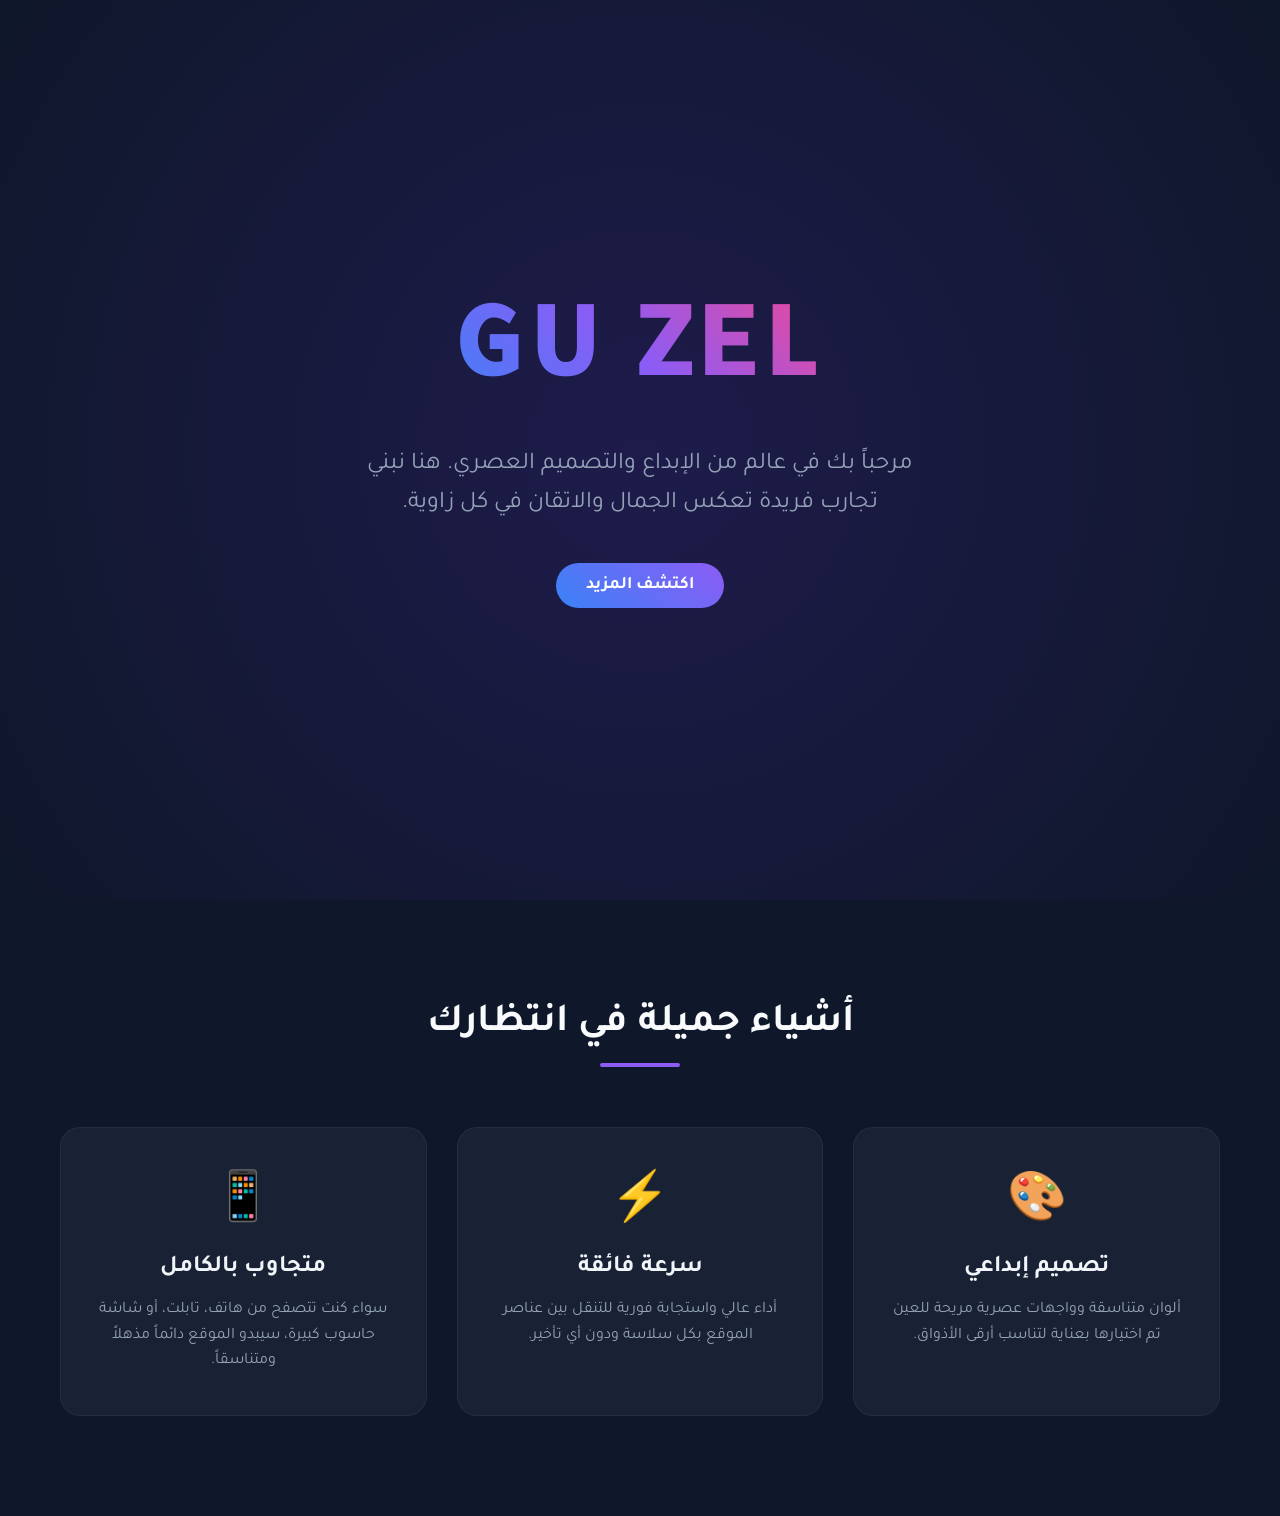
==== index.html @ b34e3b8e "index.html Commit changes" ====
<!DOCTYPE html>
<html lang="ar" dir="rtl">
<head>
    <meta charset="UTF-8">
    <meta name="viewport" content="width=device-width, initial-scale=1.0">
    <title>Gu Zel - الموقع الجميل</title>
    <style>
        /* إعدادات الخطوط والألوان العامة */
        @import url('https://fonts.googleapis.com/css2?family=Tajawal:wght@400;700;900&display=swap');

        * {
            margin: 0;
            padding: 0;
            box-sizing: border-box;
            font-family: 'Tajawal', sans-serif;
        }

        body {
            background-color: #0f172a; /* خلفية داكنة مريحة للعين */
            color: #f8fafc;
            overflow-x: hidden;
            scroll-behavior: smooth;
        }

        /* الجزء العلوي (Hero Section) */
        header {
            height: 100vh;
            display: flex;
            flex-direction: column;
            justify-content: center;
            align-items: center;
            text-align: center;
            background: radial-gradient(circle at center, #1e1b4b 0%, #0f172a 100%);
            position: relative;
        }

        /* الاسم الكبير المطلوب */
        .main-title {
            font-size: 7rem;
            font-weight: 900;
            text-transform: uppercase;
            letter-spacing: 4px;
            background: linear-gradient(45deg, #3b82f6, #8b5cf6, #ec4899);
            -webkit-background-clip: text;
            -webkit-text-fill-color: transparent;
            animation: fadeIn 2s ease-in-out, pulse 3s infinite alternate;
            margin-bottom: 20px;
        }

        .subtitle {
            font-size: 1.5rem;
            color: #94a3b8;
            max-width: 600px;
            margin-bottom: 40px;
            line-height: 1.6;
        }

        /* زر التمرير للأسفل */
        .btn-explore {
            padding: 12px 30px;
            font-size: 1.1rem;
            font-weight: bold;
            color: #fff;
            background: linear-gradient(45deg, #3b82f6, #8b5cf6);
            border: none;
            border-radius: 50px;
            cursor: pointer;
            transition: transform 0.3s, box-shadow 0.3s;
            text-decoration: none;
        }

        .btn-explore:hover {
            transform: translateY(-5px);
            box-shadow: 0 10px 20px rgba(139, 92, 246, 0.4);
        }

        /* قسم الأشياء الجميلة (الميزات) */
        .features-section {
            padding: 100px 20px;
            max-width: 1200px;
            margin: 0 auto;
        }

        .section-title {
            text-align: center;
            font-size: 2.5rem;
            margin-bottom: 60px;
            position: relative;
        }

        .section-title::after {
            content: '';
            display: block;
            width: 80px;
            height: 4px;
            background: #8b5cf6;
            margin: 15px auto 0;
            border-radius: 2px;
        }

        .grid-container {
            display: grid;
            grid-template-columns: repeat(auto-fit, minmax(300px, 1fr));
            gap: 30px;
        }

        /* بطاقات الميزات */
        .card {
            background: rgba(30, 41, 59, 0.7);
            border: 1px solid rgba(255, 255, 255, 0.05);
            padding: 40px 30px;
            border-radius: 20px;
            text-align: center;
            transition: all 0.4s ease;
            backdrop-filter: blur(10px);
        }

        .card:hover {
            transform: translateY(-10px) scale(1.02);
            background: rgba(30, 41, 59, 0.9);
            border-color: #8b5cf6;
            box-shadow: 0 20px 30px rgba(0, 0, 0, 0.3);
        }

        .card-icon {
            font-size: 3rem;
            margin-bottom: 20px;
            display: inline-block;
        }

        .card-title {
            font-size: 1.5rem;
            margin-bottom: 15px;
            color: #f1f5f9;
        }

        .card-text {
            color: #94a3b8;
            font-size: 1rem;
            line-height: 1.6;
        }

        /* تأثيرات الحركة (Animations) */
        @keyframes fadeIn {
            from { opacity: 0; transform: translateY(-20px); }
            to { opacity: 1; transform: translateY(0); }
        }

        @keyframes pulse {
            from { filter: drop-shadow(0 0 2px rgba(139, 92, 246, 0.2)); }
            to { filter: drop-shadow(0 0 15px rgba(236, 72, 153, 0.6)); }
        }

        /* متجاوب مع الهواتف */
        @media (max-width: 768px) {
            .main-title {
                font-size: 4rem;
            }
            .subtitle {
                font-size: 1.1rem;
                padding: 0 20px;
            }
        }
    </style>
</head>
<body>

    <!-- الواجهة الترحيبية -->
    <header>
        <h1 class="main-title">Gu Zel</h1>
        <p class="subtitle">مرحباً بك في عالم من الإبداع والتصميم العصري. هنا نبني تجارب فريدة تعكس الجمال والاتقان في كل زاوية.</p>
        <a href="#explore" class="btn-explore">اكتشف المزيد</a>
    </header>

    <!-- قسم الأشياء الجميلة -->
    <section id="explore" class="features-section">
        <h2 class="section-title">أشياء جميلة في انتظارك</h2>
        
        <div class="grid-container">
            <!-- البطاقة الأولى -->
            <div class="card">
                <span class="card-icon">🎨</span>
                <h3 class="card-title">تصميم إبداعي</h3>
                <p class="card-text">ألوان متناسقة وواجهات عصرية مريحة للعين تم اختيارها بعناية لتناسب أرقى الأذواق.</p>
            </div>

            <!-- البطاقة الثانية -->
            <div class="card">
                <span class="card-icon">⚡</span>
                <h3 class="card-title">سرعة فائقة</h3>
                <p class="card-text">أداء عالي واستجابة فورية للتنقل بين عناصر الموقع بكل سلاسة ودون أي تأخير.</p>
            </div>

            <!-- البطاقة الثالثة -->
            <div class="card">
                <span class="card-icon">📱</span>
                <h3 class="card-title">متجاوب بالكامل</h3>
                <p class="card-text">سواء كنت تتصفح من هاتف، تابلت، أو شاشة حاسوب كبيرة، سيبدو الموقع دائماً مذهلاً ومتناسقاً.</p>
            </div>
        </div>
    </section>

</body>
  </html>
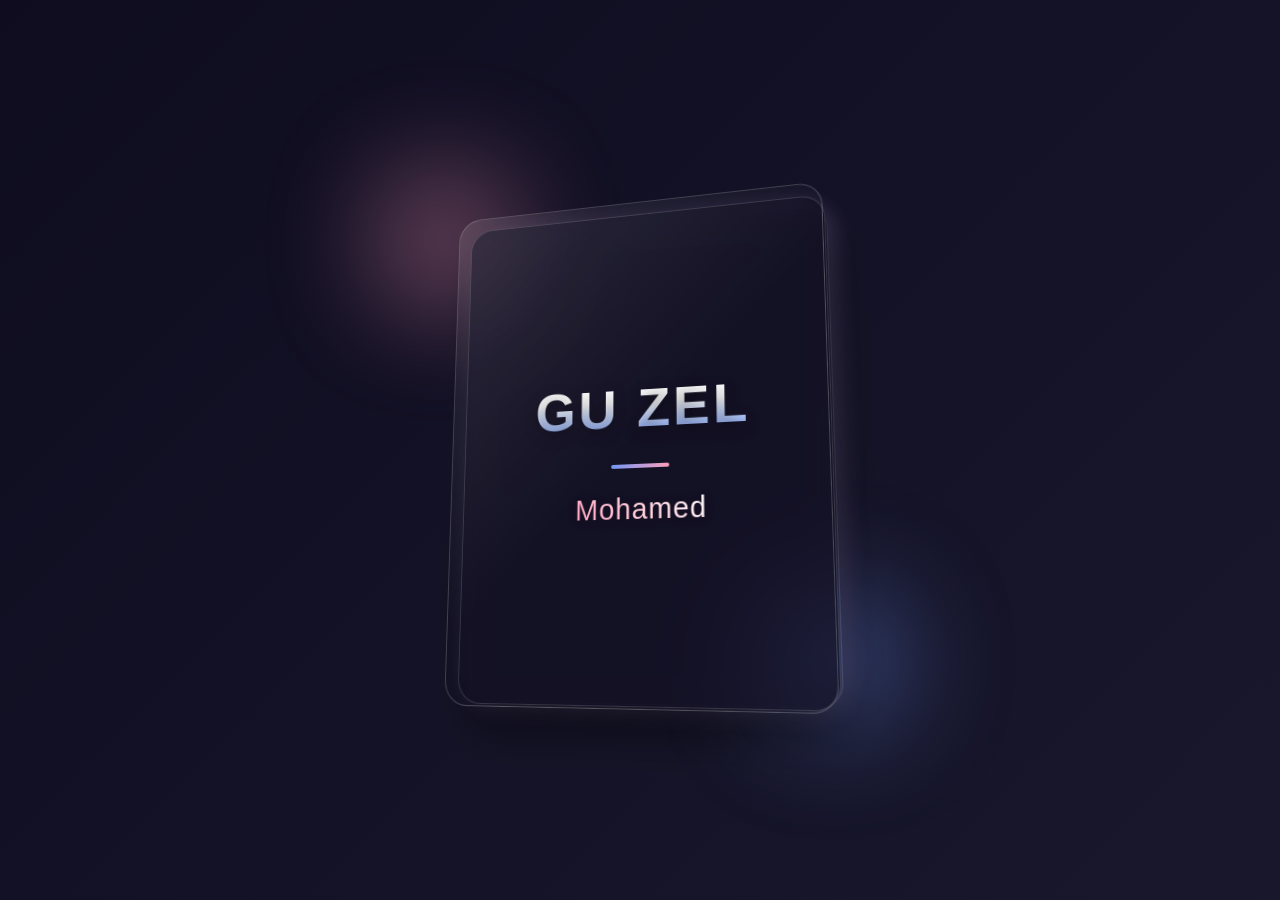
==== commit 14cbaa17: "Create index.html" ====
--- a/index.html
+++ b/index.html
@@ -3,203 +3,186 @@
 <head>
     <meta charset="UTF-8">
     <meta name="viewport" content="width=device-width, initial-scale=1.0">
-    <title>Gu Zel - الموقع الجميل</title>
+    <title>موقع صحيح - تصميم 3D</title>
     <style>
-        /* إعدادات الخطوط والألوان العامة */
-        @import url('https://fonts.googleapis.com/css2?family=Tajawal:wght@400;700;900&display=swap');
-
-        * {
+        /* إعدادات الخلفية العامة والتدرج اللوني */
+        body {
             margin: 0;
             padding: 0;
-            box-sizing: border-box;
-            font-family: 'Tajawal', sans-serif;
+            min-height: 100vh;
+            display: flex;
+            justify-content: center;
+            align-items: center;
+            font-family: 'Segoe UI', Tahoma, Geneva, Verdana, sans-serif;
+            /* التدرج اللوني المطلوب: أسود، أزرق ناعم، وردي، وأبيض */
+            background: linear-gradient(135deg, #0f0c20 0%, #1a1a2e 30%, #7097f7 60%, #ff9ebb 85%, #ffffff 100%);
+            background-size: 400% 400%;
+            animation: gradientAnimation 15s ease infinite;
+            overflow: hidden;
+            perspective: 1000px; /* لتهيئة العمق ثلاثي الأبعاد */
         }
 
-        body {
-            background-color: #0f172a; /* خلفية داكنة مريحة للعين */
-            color: #f8fafc;
-            overflow-x: hidden;
-            scroll-behavior: smooth;
+        /* أنيميشن حركة الخلفية الناعمة */
+        @keyframes gradientAnimation {
+            0% { background-position: 0% 50%; }
+            50% { background-position: 100% 50%; }
+            100% { background-position: 0% 50%; }
         }
 
-        /* الجزء العلوي (Hero Section) */
-        header {
-            height: 100vh;
+        /* الحاوية الرئيسية ثلاثية الأبعاد */
+        .container-3d {
+            position: relative;
+            width: 380px;
+            height: 500px;
+            transform-style: preserve-3d;
+            transform: rotateX(10deg) rotateY(-15deg);
+            transition: transform 0.5s ease;
+        }
+
+        /* حركة تفاعلية عند تمرير الماوس */
+        .container-3d:hover {
+            transform: rotateX(5deg) rotateY(5deg) scale(1.02);
+        }
+
+        /* تصميم الخانات المتعددة المترابطة (Layers) */
+        .layer {
+            position: absolute;
+            inset: 0;
+            border-radius: 24px;
             display: flex;
             flex-direction: column;
             justify-content: center;
             align-items: center;
-            text-align: center;
-            background: radial-gradient(circle at center, #1e1b4b 0%, #0f172a 100%);
-            position: relative;
+            box-sizing: border-box;
+            transition: all 0.5s ease;
         }
 
-        /* الاسم الكبير المطلوب */
-        .main-title {
-            font-size: 7rem;
-            font-weight: 900;
+        /* الخانة الخلفية: تعطي عمق وظل بلون وردي وأزرق ناعم */
+        .layer-bg {
+            background: rgba(255, 255, 255, 0.03);
+            backdrop-filter: blur(10px);
+            border: 1px solid rgba(255, 255, 255, 0.1);
+            transform: translateZ(-30px);
+            box-shadow: 0 25px 45px rgba(0, 0, 0, 0.5),
+                        0 0 30px rgba(112, 151, 247, 0.2),
+                        0 0 30px rgba(255, 158, 187, 0.2);
+        }
+
+        /* الخانة الوسطى: تحتوي على النصوص والتأثير الزجاجي الفاخر */
+        .layer-main {
+            background: rgba(15, 12, 32, 0.65);
+            backdrop-filter: blur(15px);
+            border: 1px solid rgba(255, 255, 255, 0.15);
+            transform: translateZ(0px);
+            padding: 40px;
+            text-align: center;
+        }
+
+        /* الخانة الأمامية البرّاقة: تعطي لمعاناً ثلاثي الأبعاد فوق النصوص */
+        .layer-front {
+            background: linear-gradient(135deg, rgba(255,255,255,0.1) 0%, rgba(255,255,255,0) 50%);
+            border: 1px solid rgba(255, 255, 255, 0.2);
+            transform: translateZ(30px);
+            pointer-events: none; /* لكي لا تحجب الضغط على العناصر بالأسفل */
+        }
+
+        /* تصميم النص العلوي: gu zel */
+        .title-guzel {
+            font-size: 3.5rem;
+            font-weight: 800;
+            letter-spacing: 3px;
             text-transform: uppercase;
-            letter-spacing: 4px;
-            background: linear-gradient(45deg, #3b82f6, #8b5cf6, #ec4899);
+            color: #ffffff;
+            margin: 0;
+            /* تداخل ألوان النص بين الأبيض والأزرق الناعم */
+            background: linear-gradient(to bottom, #ffffff 40%, #7097f7 100%);
             -webkit-background-clip: text;
             -webkit-text-fill-color: transparent;
-            animation: fadeIn 2s ease-in-out, pulse 3s infinite alternate;
-            margin-bottom: 20px;
+            text-shadow: 0 5px 15px rgba(0,0,0,0.4);
+            transform: translateZ(20px);
         }
 
-        .subtitle {
-            font-size: 1.5rem;
-            color: #94a3b8;
-            max-width: 600px;
-            margin-bottom: 40px;
-            line-height: 1.6;
+        /* الخط الفاصل الناعم بين الخانات */
+        .divider {
+            width: 60px;
+            height: 4px;
+            background: linear-gradient(90deg, #7097f7, #ff9ebb);
+            border-radius: 2px;
+            margin: 25px 0;
+            transform: translateZ(15px);
         }
 
-        /* زر التمرير للأسفل */
-        .btn-explore {
-            padding: 12px 30px;
-            font-size: 1.1rem;
-            font-weight: bold;
-            color: #fff;
-            background: linear-gradient(45deg, #3b82f6, #8b5cf6);
-            border: none;
-            border-radius: 50px;
-            cursor: pointer;
-            transition: transform 0.3s, box-shadow 0.3s;
-            text-decoration: none;
+        /* تصميم النص السفلي: Mohamed */
+        .subtitle-mohamed {
+            font-size: 1.8rem;
+            font-weight: 400;
+            letter-spacing: 1px;
+            margin: 0;
+            /* تداخل ألوان اسم محمد بين الوردي والأبيض */
+            background: linear-gradient(45deg, #ff9ebb 0%, #ffffff 100%);
+            -webkit-background-clip: text;
+            -webkit-text-fill-color: transparent;
+            transform: translateZ(25px);
+            filter: drop-shadow(0 2px 5px rgba(0,0,0,0.3));
         }
 
-        .btn-explore:hover {
-            transform: translateY(-5px);
-            box-shadow: 0 10px 20px rgba(139, 92, 246, 0.4);
+        /* إضافة لمسة جزيئات مضيئة في الخلفية */
+        .glow-point {
+            position: absolute;
+            width: 120px;
+            height: 120px;
+            background: #ff9ebb;
+            border-radius: 50%;
+            filter: blur(60px);
+            opacity: 0.6;
+            animation: float 6s ease-in-out infinite;
+        }
+        .glow-point.blue {
+            background: #7097f7;
+            animation-delay: -3s;
         }
 
-        /* قسم الأشياء الجميلة (الميزات) */
-        .features-section {
-            padding: 100px 20px;
-            max-width: 1200px;
-            margin: 0 auto;
-        }
-
-        .section-title {
-            text-align: center;
-            font-size: 2.5rem;
-            margin-bottom: 60px;
-            position: relative;
-        }
-
-        .section-title::after {
-            content: '';
-            display: block;
-            width: 80px;
-            height: 4px;
-            background: #8b5cf6;
-            margin: 15px auto 0;
-            border-radius: 2px;
-        }
-
-        .grid-container {
-            display: grid;
-            grid-template-columns: repeat(auto-fit, minmax(300px, 1fr));
-            gap: 30px;
-        }
-
-        /* بطاقات الميزات */
-        .card {
-            background: rgba(30, 41, 59, 0.7);
-            border: 1px solid rgba(255, 255, 255, 0.05);
-            padding: 40px 30px;
-            border-radius: 20px;
-            text-align: center;
-            transition: all 0.4s ease;
-            backdrop-filter: blur(10px);
-        }
-
-        .card:hover {
-            transform: translateY(-10px) scale(1.02);
-            background: rgba(30, 41, 59, 0.9);
-            border-color: #8b5cf6;
-            box-shadow: 0 20px 30px rgba(0, 0, 0, 0.3);
-        }
-
-        .card-icon {
-            font-size: 3rem;
-            margin-bottom: 20px;
-            display: inline-block;
-        }
-
-        .card-title {
-            font-size: 1.5rem;
-            margin-bottom: 15px;
-            color: #f1f5f9;
-        }
-
-        .card-text {
-            color: #94a3b8;
-            font-size: 1rem;
-            line-height: 1.6;
-        }
-
-        /* تأثيرات الحركة (Animations) */
-        @keyframes fadeIn {
-            from { opacity: 0; transform: translateY(-20px); }
-            to { opacity: 1; transform: translateY(0); }
-        }
-
-        @keyframes pulse {
-            from { filter: drop-shadow(0 0 2px rgba(139, 92, 246, 0.2)); }
-            to { filter: drop-shadow(0 0 15px rgba(236, 72, 153, 0.6)); }
-        }
-
-        /* متجاوب مع الهواتف */
-        @media (max-width: 768px) {
-            .main-title {
-                font-size: 4rem;
-            }
-            .subtitle {
-                font-size: 1.1rem;
-                padding: 0 20px;
-            }
+        @keyframes float {
+            0%, 100% { transform: translateY(0) scale(1); }
+            50% { transform: translateY(-20px) scale(1.1); }
         }
     </style>
 </head>
 <body>
 
-    <!-- الواجهة الترحيبية -->
-    <header>
-        <h1 class="main-title">Gu Zel</h1>
-        <p class="subtitle">مرحباً بك في عالم من الإبداع والتصميم العصري. هنا نبني تجارب فريدة تعكس الجمال والاتقان في كل زاوية.</p>
-        <a href="#explore" class="btn-explore">اكتشف المزيد</a>
-    </header>
+    <!-- نقاط الإضاءة الخلفية الناعمة -->
+    <div class="glow-point" style="top: 20%; left: 30%;"></div>
+    <div class="glow-point blue" style="bottom: 20%; right: 30%;"></div>
 
-    <!-- قسم الأشياء الجميلة -->
-    <section id="explore" class="features-section">
-        <h2 class="section-title">أشياء جميلة في انتظارك</h2>
+    <!-- الحاوية ثلاثية الأبعاد بـ 3 خانات متراكبة -->
+    <div class="container-3d">
+        <!-- الخانة 1: الخلفية والعمق -->
+        <div class="layer layer-bg"></div>
         
-        <div class="grid-container">
-            <!-- البطاقة الأولى -->
-            <div class="card">
-                <span class="card-icon">🎨</span>
-                <h3 class="card-title">تصميم إبداعي</h3>
-                <p class="card-text">ألوان متناسقة وواجهات عصرية مريحة للعين تم اختيارها بعناية لتناسب أرقى الأذواق.</p>
-            </div>
+        <!-- الخانة 2: الأساسية وتحتوي النصوص -->
+        <div class="layer layer-main">
+            <h1 class="title-guzel">gu zel</h1>
+            <div class="divider"></div>
+            <h2 class="subtitle-mohamed">Mohamed</h2>
+        </div>
+        
+        <!-- الخانة 3: الأمامية للمعان الـ 3D -->
+        <div class="layer layer-front"></div>
+    </div>
 
-            <!-- البطاقة الثانية -->
-            <div class="card">
-                <span class="card-icon">⚡</span>
-                <h3 class="card-title">سرعة فائقة</h3>
-                <p class="card-text">أداء عالي واستجابة فورية للتنقل بين عناصر الموقع بكل سلاسة ودون أي تأخير.</p>
-            </div>
+    <script>
+        // تأثير حركة ثلاثي الأبعاد تفاعلي يتبع حركة الماوس بدقة
+        const container = document.querySelector('.container-3d');
+        document.addEventListener('mousemove', (e) => {
+            let xAxis = (window.innerWidth / 2 - e.pageX) / 25;
+            let yAxis = (window.innerHeight / 2 - e.pageY) / 25;
+            container.style.transform = `rotateY(${xAxis}deg) rotateX(${-yAxis}deg)`;
+        });
 
-            <!-- البطاقة الثالثة -->
-            <div class="card">
-                <span class="card-icon">📱</span>
-                <h3 class="card-title">متجاوب بالكامل</h3>
-                <p class="card-text">سواء كنت تتصفح من هاتف، تابلت، أو شاشة حاسوب كبيرة، سيبدو الموقع دائماً مذهلاً ومتناسقاً.</p>
-            </div>
-        </div>
-    </section>
-
+        // إعادة البطاقة لوضعها الطبيعي عند خروج الماوس
+        document.addEventListener('mouseleave', () => {
+            container.style.transform = `rotateX(10deg) rotateY(-15deg)`;
+        });
+    </script>
 </body>
-  </html>
-  
+</html>
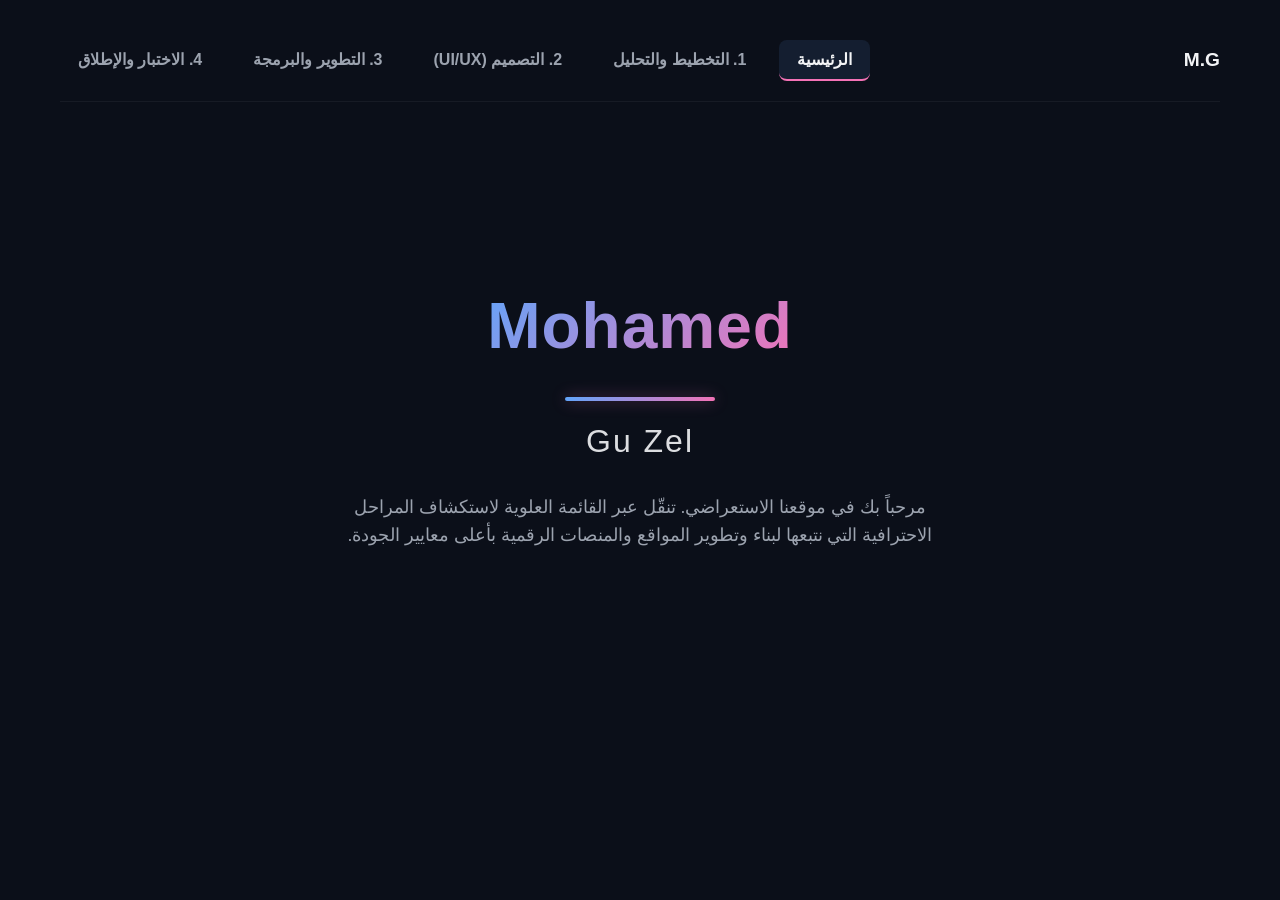
==== commit 9f11e02e: "Update index.html" ====
--- a/index.html
+++ b/index.html
@@ -3,186 +3,321 @@
 <head>
     <meta charset="UTF-8">
     <meta name="viewport" content="width=device-width, initial-scale=1.0">
-    <title>موقع صحيح - تصميم 3D</title>
+    <title>Mohamed | Gu Zel</title>
     <style>
-        /* إعدادات الخلفية العامة والتدرج اللوني */
-        body {
+        /* --- المتغيرات والألوان الأساسية --- */
+        :root {
+            --bg-dark: #0b0f19;       /* أسود عميق للخلفية */
+            --bg-card: #161b26;       /* أسود فاتح للحاويات */
+            --text-light: #f3f4f6;    /* أبيض مائل للرمادي للنصوص */
+            --text-muted: #9ca3af;    /* رمادي للنصوص الثانوية */
+            --soft-blue: #60a5fa;     /* أزرق ناعم للمسات الاحترافية */
+            --pink-accent: #f472b6;   /* وردي ناعم للتفاصيل والتفاعل */
+            --gradient-primary: linear-gradient(135deg, #60a5fa, #f472b6);
+        }
+
+        /* --- الإعدادات العامة --- */
+        * {
             margin: 0;
             padding: 0;
-            min-height: 100vh;
+            box-sizing: border-box;
+            font-family: 'Segoe UI', Tahoma, Geneva, Verdana, sans-serif;
+        }
+
+        body {
+            background-color: var(--bg-dark);
+            color: var(--text-light);
+            line-height: 1.6;
+            overflow-x: hidden;
+        }
+
+        .container {
+            max-width: 1200px;
+            margin: 0 auto;
+            padding: 20px;
+        }
+
+        /* --- القائمة العلوية للتنقل (Navigation) --- */
+        nav {
             display: flex;
-            justify-content: center;
+            justify-content: space-between;
             align-items: center;
-            font-family: 'Segoe UI', Tahoma, Geneva, Verdana, sans-serif;
-            /* التدرج اللوني المطلوب: أسود، أزرق ناعم، وردي، وأبيض */
-            background: linear-gradient(135deg, #0f0c20 0%, #1a1a2e 30%, #7097f7 60%, #ff9ebb 85%, #ffffff 100%);
-            background-size: 400% 400%;
-            animation: gradientAnimation 15s ease infinite;
-            overflow: hidden;
-            perspective: 1000px; /* لتهيئة العمق ثلاثي الأبعاد */
-        }
-
-        /* أنيميشن حركة الخلفية الناعمة */
-        @keyframes gradientAnimation {
-            0% { background-position: 0% 50%; }
-            50% { background-position: 100% 50%; }
-            100% { background-position: 0% 50%; }
-        }
-
-        /* الحاوية الرئيسية ثلاثية الأبعاد */
-        .container-3d {
-            position: relative;
-            width: 380px;
-            height: 500px;
-            transform-style: preserve-3d;
-            transform: rotateX(10deg) rotateY(-15deg);
-            transition: transform 0.5s ease;
-        }
-
-        /* حركة تفاعلية عند تمرير الماوس */
-        .container-3d:hover {
-            transform: rotateX(5deg) rotateY(5deg) scale(1.02);
-        }
-
-        /* تصميم الخانات المتعددة المترابطة (Layers) */
-        .layer {
-            position: absolute;
-            inset: 0;
-            border-radius: 24px;
+            padding: 20px 0;
+            border-bottom: 1px solid rgba(255, 255, 255, 0.05);
+            margin-bottom: 40px;
+        }
+
+        .nav-links {
+            display: flex;
+            list-style: none;
+            gap: 15px;
+        }
+
+        .nav-btn {
+            background: none;
+            border: none;
+            color: var(--text-muted);
+            padding: 10px 18px;
+            cursor: pointer;
+            font-size: 1rem;
+            font-weight: 600;
+            transition: all 0.3s ease;
+            border-radius: 8px;
+        }
+
+        .nav-btn:hover, .nav-btn.active {
+            color: var(--text-light);
+            background-color: rgba(96, 165, 250, 0.1);
+        }
+
+        .nav-btn.active {
+            border-bottom: 2px solid var(--pink-accent);
+        }
+
+        /* --- التحكم في عرض الصفحات --- */
+        .page {
+            display: none;
+            animation: fadeIn 0.5s ease forwards;
+        }
+
+        .page.active {
+            display: block;
+        }
+
+        @keyframes fadeIn {
+            from { opacity: 0; transform: translateY(10px); }
+            to { opacity: 1; transform: translateY(0); }
+        }
+
+        /* --- الصفحة الأولى (الرئيسية) --- */
+        .hero-section {
+            text-align: center;
+            padding: 100px 20px;
             display: flex;
             flex-direction: column;
+            align-items: center;
             justify-content: center;
-            align-items: center;
-            box-sizing: border-box;
-            transition: all 0.5s ease;
-        }
-
-        /* الخانة الخلفية: تعطي عمق وظل بلون وردي وأزرق ناعم */
-        .layer-bg {
-            background: rgba(255, 255, 255, 0.03);
-            backdrop-filter: blur(10px);
-            border: 1px solid rgba(255, 255, 255, 0.1);
-            transform: translateZ(-30px);
-            box-shadow: 0 25px 45px rgba(0, 0, 0, 0.5),
-                        0 0 30px rgba(112, 151, 247, 0.2),
-                        0 0 30px rgba(255, 158, 187, 0.2);
-        }
-
-        /* الخانة الوسطى: تحتوي على النصوص والتأثير الزجاجي الفاخر */
-        .layer-main {
-            background: rgba(15, 12, 32, 0.65);
-            backdrop-filter: blur(15px);
-            border: 1px solid rgba(255, 255, 255, 0.15);
-            transform: translateZ(0px);
-            padding: 40px;
-            text-align: center;
-        }
-
-        /* الخانة الأمامية البرّاقة: تعطي لمعاناً ثلاثي الأبعاد فوق النصوص */
-        .layer-front {
-            background: linear-gradient(135deg, rgba(255,255,255,0.1) 0%, rgba(255,255,255,0) 50%);
-            border: 1px solid rgba(255, 255, 255, 0.2);
-            transform: translateZ(30px);
-            pointer-events: none; /* لكي لا تحجب الضغط على العناصر بالأسفل */
-        }
-
-        /* تصميم النص العلوي: gu zel */
-        .title-guzel {
-            font-size: 3.5rem;
+            min-height: 60vh;
+        }
+
+        .hero-name {
+            font-size: 4rem;
             font-weight: 800;
-            letter-spacing: 3px;
-            text-transform: uppercase;
-            color: #ffffff;
-            margin: 0;
-            /* تداخل ألوان النص بين الأبيض والأزرق الناعم */
-            background: linear-gradient(to bottom, #ffffff 40%, #7097f7 100%);
+            letter-spacing: 1px;
+            background: var(--gradient-primary);
             -webkit-background-clip: text;
             -webkit-text-fill-color: transparent;
-            text-shadow: 0 5px 15px rgba(0,0,0,0.4);
-            transform: translateZ(20px);
-        }
-
-        /* الخط الفاصل الناعم بين الخانات */
-        .divider {
-            width: 60px;
+            margin-bottom: 5px;
+        }
+
+        .hero-divider {
+            width: 150px;
             height: 4px;
-            background: linear-gradient(90deg, #7097f7, #ff9ebb);
+            background: var(--gradient-primary);
             border-radius: 2px;
-            margin: 25px 0;
-            transform: translateZ(15px);
-        }
-
-        /* تصميم النص السفلي: Mohamed */
-        .subtitle-mohamed {
-            font-size: 1.8rem;
+            margin: 15px 0;
+            box-shadow: 0 0 15px rgba(244, 114, 182, 0.4);
+        }
+
+        .hero-company {
+            font-size: 2rem;
             font-weight: 400;
-            letter-spacing: 1px;
-            margin: 0;
-            /* تداخل ألوان اسم محمد بين الوردي والأبيض */
-            background: linear-gradient(45deg, #ff9ebb 0%, #ffffff 100%);
-            -webkit-background-clip: text;
-            -webkit-text-fill-color: transparent;
-            transform: translateZ(25px);
-            filter: drop-shadow(0 2px 5px rgba(0,0,0,0.3));
-        }
-
-        /* إضافة لمسة جزيئات مضيئة في الخلفية */
-        .glow-point {
-            position: absolute;
-            width: 120px;
-            height: 120px;
-            background: #ff9ebb;
-            border-radius: 50%;
-            filter: blur(60px);
-            opacity: 0.6;
-            animation: float 6s ease-in-out infinite;
-        }
-        .glow-point.blue {
-            background: #7097f7;
-            animation-delay: -3s;
-        }
-
-        @keyframes float {
-            0%, 100% { transform: translateY(0) scale(1); }
-            50% { transform: translateY(-20px) scale(1.1); }
+            color: var(--text-light);
+            letter-spacing: 2px;
+            opacity: 0.9;
+        }
+
+        .hero-tagline {
+            margin-top: 25px;
+            color: var(--text-muted);
+            font-size: 1.1rem;
+            max-width: 600px;
+        }
+
+        /* --- صفحات مراحل التطوير (باقي الصفحات) --- */
+        .phase-header {
+            margin-bottom: 30px;
+            border-right: 4px solid var(--soft-blue);
+            padding-right: 15px;
+        }
+
+        .phase-header h2 {
+            font-size: 2.2rem;
+            color: var(--text-light);
+        }
+
+        .phase-header p {
+            color: var(--soft-blue);
+            font-weight: 600;
+        }
+
+        .grid-layout {
+            display: grid;
+            grid-template-columns: repeat(auto-fit, minmax(300px, 1fr));
+            gap: 25px;
+            margin-top: 30px;
+        }
+
+        .card {
+            background-color: var(--bg-card);
+            border: 1px solid rgba(255, 255, 255, 0.03);
+            border-radius: 12px;
+            padding: 30px;
+            transition: transform 0.3s ease, border-color 0.3s ease;
+        }
+
+        .card:hover {
+            transform: translateY(-5px);
+            border-color: rgba(244, 114, 182, 0.2);
+        }
+
+        .card h3 {
+            color: var(--pink-accent);
+            margin-bottom: 15px;
+            font-size: 1.4rem;
+        }
+
+        .card p {
+            color: var(--text-muted);
+            font-size: 1rem;
+        }
+
+        /* --- التجاوب مع الشاشات الصغيرة --- */
+        @media (max-width: 768px) {
+            .hero-name { font-size: 2.8rem; }
+            .hero-company { font-size: 1.5rem; }
+            nav { flex-direction: column; gap: 20px; }
+            .nav-links { flex-wrap: wrap; justify-content: center; }
         }
     </style>
 </head>
 <body>
 
-    <!-- نقاط الإضاءة الخلفية الناعمة -->
-    <div class="glow-point" style="top: 20%; left: 30%;"></div>
-    <div class="glow-point blue" style="bottom: 20%; right: 30%;"></div>
-
-    <!-- الحاوية ثلاثية الأبعاد بـ 3 خانات متراكبة -->
-    <div class="container-3d">
-        <!-- الخانة 1: الخلفية والعمق -->
-        <div class="layer layer-bg"></div>
-        
-        <!-- الخانة 2: الأساسية وتحتوي النصوص -->
-        <div class="layer layer-main">
-            <h1 class="title-guzel">gu zel</h1>
-            <div class="divider"></div>
-            <h2 class="subtitle-mohamed">Mohamed</h2>
-        </div>
-        
-        <!-- الخانة 3: الأمامية للمعان الـ 3D -->
-        <div class="layer layer-front"></div>
+    <div class="container">
+        <nav>
+            <div style="font-weight: bold; font-size: 1.2rem; color: var(--text-light);">M.G</div>
+            <ul class="nav-links">
+                <li><button class="nav-btn active" onclick="switchPage('home')">الرئيسية</button></li>
+                <li><button class="nav-btn" onclick="switchPage('phase1')">1. التخطيط والتحليل</button></li>
+                <li><button class="nav-btn" onclick="switchPage('phase2')">2. التصميم (UI/UX)</button></li>
+                <li><button class="nav-btn" onclick="switchPage('phase3')">3. التطوير والبرمجة</button></li>
+                <li><button class="nav-btn" onclick="switchPage('phase4')">4. الاختبار والإطلاق</button></li>
+            </ul>
+        </nav>
+
+        <section id="home" class="page active">
+            <div class="hero-section">
+                <h1 class="hero-name">Mohamed</h1>
+                <div class="hero-divider"></div>
+                <h2 class="hero-company">Gu Zel</h2>
+                <p class="hero-tagline">مرحباً بك في موقعنا الاستعراضي. تنقّل عبر القائمة العلوية لاستكشاف المراحل الاحترافية التي نتبعها لبناء وتطوير المواقع والمنصات الرقمية بأعلى معايير الجودة.</p>
+            </div>
+        </section>
+
+        <section id="phase1" class="page">
+            <div class="phase-header">
+                <h2>مرحلة التخطيط وجمع البيانات</h2>
+                <p>أساس نجاح أي مشروع رقمي</p>
+            </div>
+            <div class="grid-layout">
+                <div class="card">
+                    <h3>تحديد الأهداف</h3>
+                    <p>نبدأ بجلسات عصف ذهني لتحديد الغرض الأساسي من الموقع، والجمهور المستهدف، والخدمات أو المنتجات التي سيتم تقديمها.</p>
+                </div>
+                <div class="card">
+                    <h3>دراسة المنافسين</h3>
+                    <p>تحليل المواقع المنافسة في السوق لمعرفة نقاط القوة والضعف، وتقديم تجربة مستخدم تتفوق عليهم وتضمن التميز.</p>
+                </div>
+                <div class="card">
+                    <h3>بناء خطة العمل</h3>
+                    <p>رسم الهيكل الشجري للموقع (Sitemap) وتحديد الميزات الفنية والتقنيات البرمجية الأنسب للمشروع.</p>
+                </div>
+            </div>
+        </section>
+
+        <section id="phase2" class="page">
+            <div class="phase-header">
+                <h2>مرحلة التصميم وهندسة التجربة</h2>
+                <p>إعطاء الهوية والروح للموقع</p>
+            </div>
+            <div class="grid-layout">
+                <div class="card">
+                    <h3>تجربة المستخدم (UX)</h3>
+                    <p>عمل مخططات هيكلية بيضاء وسوداء (Wireframes) تضمن سهولة تنقل الزائر ووصوله للمعلومة بأسرع وقت وأقل جهد.</p>
+                </div>
+                <div class="card">
+                    <h3>واجهة المستخدم (UI)</h3>
+                    <p>تحويل المخططات إلى تصاميم بصرية مبهرة باستخدام ألوان متناسقة، خطوط عصرية، وتأثيرات تتوافق مع هوية البراند.</p>
+                </div>
+                <div class="card">
+                    <h3>التصميم التفاعلي</h3>
+                    <p>إعداد النماذج الأولية المتحركة (Prototypes) لمحاكاة تجربة الموقع الحقيقية قبل الدخول في مرحلة كتاية الكود.</p>
+                </div>
+            </div>
+        </section>
+
+        <section id="phase3" class="page">
+            <div class="phase-header">
+                <h2>مرحلة التطوير والبرمجة الفعلية</h2>
+                <p>تحويل الأفكار والتصاميم إلى واقع رقمي</p>
+            </div>
+            <div class="grid-layout">
+                <div class="card">
+                    <h3>البرمجة الأمامية (Frontend)</h3>
+                    <p>تحويل التصاميم إلى أكواد تفاعلية حية باستخدام أحدث التقنيات لضمان مرونة وتجاوب الموقع مع جميع الشاشات والهواتف.</p>
+                </div>
+                <div class="card">
+                    <h3>البرمجة الخلفية (Backend)</h3>
+                    <p>بناء السيرفرات، قواعد البيانات، وأنظمة الأمان لضمان معالجة البيانات بكفاءة وسرعة، والتحكم التام بمحتوى الموقع.</p>
+                </div>
+                <div class="card">
+                    <h3>لوحة التحكم</h3>
+                    <p>تطوير لوحة تحكم سهلة وبسيطة تتيح لإدارة الموقع تعديل النصوص، الصور، والمنتجات دون الحاجة لخبرة برمجية.</p>
+                </div>
+            </div>
+        </section>
+
+        <section id="phase4" class="page">
+            <div class="phase-header">
+                <h2>مرحلة الاختبار والإطلاق النهائي</h2>
+                <p>الجودة والتأكد من خلو المشروع من الأخطاء</p>
+            </div>
+            <div class="grid-layout">
+                <div class="card">
+                    <h3>فحص الأداء والجودة</h3>
+                    <p>اختبار سرعة الموقع، الأمان، وتوافقه مع كافة المتصفحات العالمية (Chrome, Safari, Edge) والهواتف الذكية.</p>
+                </div>
+                <div class="card">
+                    <h3>رفع الموقع والسيرفر</h3>
+                    <p>حجز الدومين (العنوان) واستضافة السيرفر السحابي ورفع الملفات بأمان لتصبح المنصة جاهزة لاستقبال الزوار.</p>
+                </div>
+                <div class="card">
+                    <h3>الدعم الفني والصيانة</h3>
+                    <p>مراقبة الموقع بعد الإطلاق لضمان استقراره، وعمل نسخ احتياطية دورية، وتحديث الأنظمة بشكل مستمر.</p>
+                </div>
+            </div>
+        </section>
     </div>
 
     <script>
-        // تأثير حركة ثلاثي الأبعاد تفاعلي يتبع حركة الماوس بدقة
-        const container = document.querySelector('.container-3d');
-        document.addEventListener('mousemove', (e) => {
-            let xAxis = (window.innerWidth / 2 - e.pageX) / 25;
-            let yAxis = (window.innerHeight / 2 - e.pageY) / 25;
-            container.style.transform = `rotateY(${xAxis}deg) rotateX(${-yAxis}deg)`;
-        });
-
-        // إعادة البطاقة لوضعها الطبيعي عند خروج الماوس
-        document.addEventListener('mouseleave', () => {
-            container.style.transform = `rotateX(10deg) rotateY(-15deg)`;
-        });
+        function switchPage(pageId) {
+            // إخفاء كل الصفحات
+            const pages = document.querySelectorAll('.page');
+            pages.forEach(page => page.classList.remove('active'));
+
+            // إزالة الحالة النشطة من أزرار القائمة
+            const buttons = document.querySelectorAll('.nav-btn');
+            buttons.forEach(btn => btn.classList.remove('active'));
+
+            // إظهار الصفحة المطلوبة
+            document.getElementById(pageId).classList.add('active');
+
+            // تفعيل الزر الذي تم الضغط عليه
+            const clickedBtn = Array.from(buttons).find(btn => btn.getAttribute('onclick').includes(pageId));
+            if (clickedBtn) {
+                clickedBtn.classList.add('active');
+            }
+        }
     </script>
 </body>
 </html>
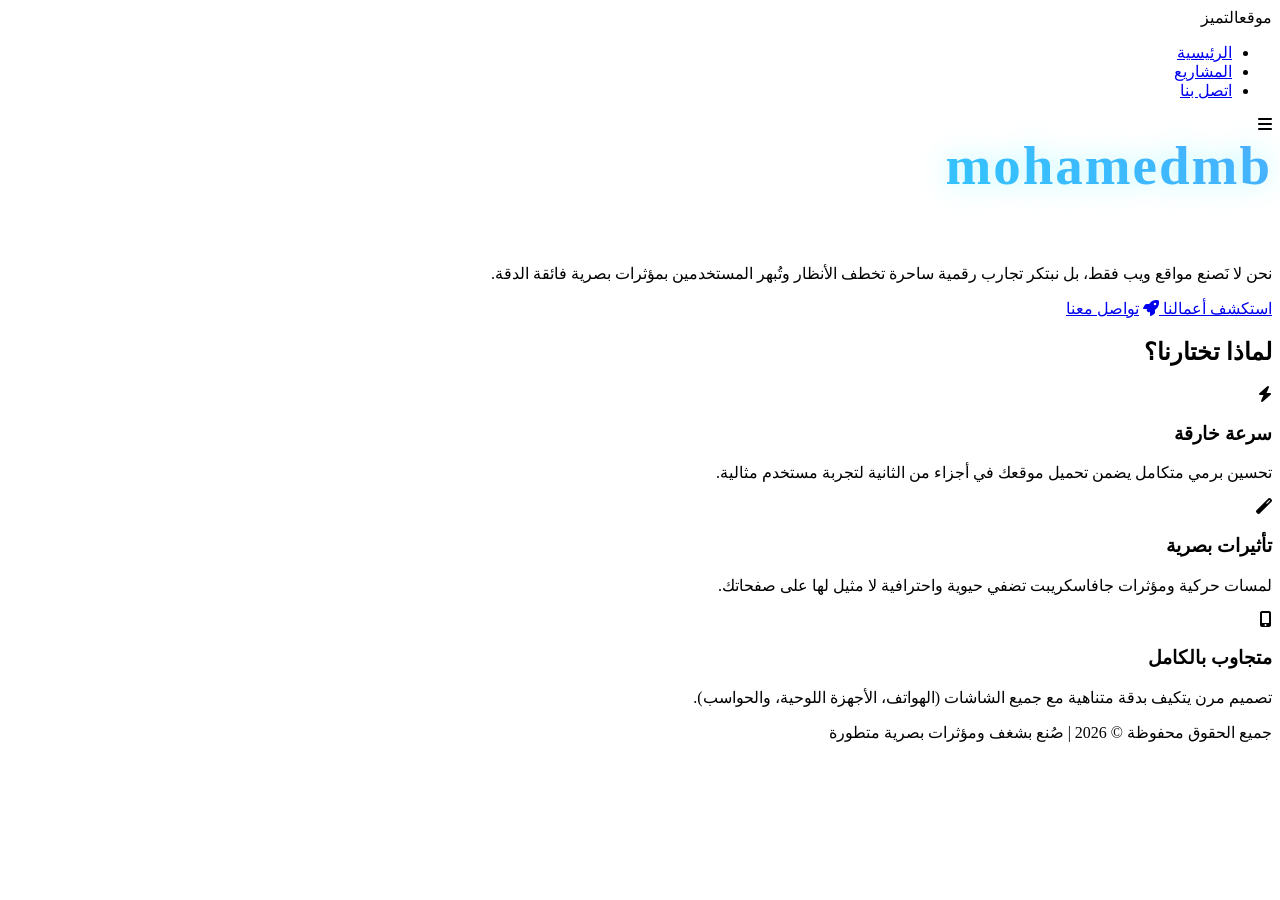
==== commit 08f64148: "Update index.html" ====
--- a/index.html
+++ b/index.html
@@ -3,321 +3,90 @@
 <head>
     <meta charset="UTF-8">
     <meta name="viewport" content="width=device-width, initial-scale=1.0">
-    <title>Mohamed | Gu Zel</title>
+    <title>الموقع الاحترافي للمستقبل</title>
+    <link rel="stylesheet" href="style.css">
+    <link rel="stylesheet" href="https://cdnjs.cloudflare.com/ajax/libs/font-awesome/6.4.0/css/all.min.css">
     <style>
-        /* --- المتغيرات والألوان الأساسية --- */
-        :root {
-            --bg-dark: #0b0f19;       /* أسود عميق للخلفية */
-            --bg-card: #161b26;       /* أسود فاتح للحاويات */
-            --text-light: #f3f4f6;    /* أبيض مائل للرمادي للنصوص */
-            --text-muted: #9ca3af;    /* رمادي للنصوص الثانوية */
-            --soft-blue: #60a5fa;     /* أزرق ناعم للمسات الاحترافية */
-            --pink-accent: #f472b6;   /* وردي ناعم للتفاصيل والتفاعل */
-            --gradient-primary: linear-gradient(135deg, #60a5fa, #f472b6);
-        }
-
-        /* --- الإعدادات العامة --- */
-        * {
-            margin: 0;
-            padding: 0;
-            box-sizing: border-box;
-            font-family: 'Segoe UI', Tahoma, Geneva, Verdana, sans-serif;
-        }
-
-        body {
-            background-color: var(--bg-dark);
-            color: var(--text-light);
-            line-height: 1.6;
-            overflow-x: hidden;
-        }
-
-        .container {
-            max-width: 1200px;
-            margin: 0 auto;
-            padding: 20px;
-        }
-
-        /* --- القائمة العلوية للتنقل (Navigation) --- */
-        nav {
-            display: flex;
-            justify-content: space-between;
-            align-items: center;
-            padding: 20px 0;
-            border-bottom: 1px solid rgba(255, 255, 255, 0.05);
-            margin-bottom: 40px;
-        }
-
-        .nav-links {
-            display: flex;
-            list-style: none;
-            gap: 15px;
-        }
-
-        .nav-btn {
-            background: none;
-            border: none;
-            color: var(--text-muted);
-            padding: 10px 18px;
-            cursor: pointer;
-            font-size: 1rem;
-            font-weight: 600;
-            transition: all 0.3s ease;
-            border-radius: 8px;
-        }
-
-        .nav-btn:hover, .nav-btn.active {
-            color: var(--text-light);
-            background-color: rgba(96, 165, 250, 0.1);
-        }
-
-        .nav-btn.active {
-            border-bottom: 2px solid var(--pink-accent);
-        }
-
-        /* --- التحكم في عرض الصفحات --- */
-        .page {
-            display: none;
-            animation: fadeIn 0.5s ease forwards;
-        }
-
-        .page.active {
-            display: block;
-        }
-
-        @keyframes fadeIn {
-            from { opacity: 0; transform: translateY(10px); }
-            to { opacity: 1; transform: translateY(0); }
-        }
-
-        /* --- الصفحة الأولى (الرئيسية) --- */
-        .hero-section {
-            text-align: center;
-            padding: 100px 20px;
-            display: flex;
-            flex-direction: column;
-            align-items: center;
-            justify-content: center;
-            min-height: 60vh;
-        }
-
-        .hero-name {
-            font-size: 4rem;
-            font-weight: 800;
-            letter-spacing: 1px;
-            background: var(--gradient-primary);
+        /* إضافة لمسة تنسيقية خاصة لاسمك لضمان ظهوره بشكل فخم */
+        .user-title {
+            font-size: 55px;
+            font-weight: 900;
+            letter-spacing: 2px;
+            margin-bottom: 5px;
+            background: linear-gradient(45deg, #00f2fe, #4facfe);
             -webkit-background-clip: text;
             -webkit-text-fill-color: transparent;
-            margin-bottom: 5px;
+            text-shadow: 0 0 30px rgba(0, 242, 254, 0.3);
         }
-
-        .hero-divider {
-            width: 150px;
-            height: 4px;
-            background: var(--gradient-primary);
-            border-radius: 2px;
-            margin: 15px 0;
-            box-shadow: 0 0 15px rgba(244, 114, 182, 0.4);
-        }
-
-        .hero-company {
-            font-size: 2rem;
-            font-weight: 400;
-            color: var(--text-light);
-            letter-spacing: 2px;
+        .user-subtitle {
+            font-size: 32px;
+            font-weight: 700;
+            color: #ffffff;
             opacity: 0.9;
-        }
-
-        .hero-tagline {
-            margin-top: 25px;
-            color: var(--text-muted);
-            font-size: 1.1rem;
-            max-width: 600px;
-        }
-
-        /* --- صفحات مراحل التطوير (باقي الصفحات) --- */
-        .phase-header {
-            margin-bottom: 30px;
-            border-right: 4px solid var(--soft-blue);
-            padding-right: 15px;
-        }
-
-        .phase-header h2 {
-            font-size: 2.2rem;
-            color: var(--text-light);
-        }
-
-        .phase-header p {
-            color: var(--soft-blue);
-            font-weight: 600;
-        }
-
-        .grid-layout {
-            display: grid;
-            grid-template-columns: repeat(auto-fit, minmax(300px, 1fr));
-            gap: 25px;
-            margin-top: 30px;
-        }
-
-        .card {
-            background-color: var(--bg-card);
-            border: 1px solid rgba(255, 255, 255, 0.03);
-            border-radius: 12px;
-            padding: 30px;
-            transition: transform 0.3s ease, border-color 0.3s ease;
-        }
-
-        .card:hover {
-            transform: translateY(-5px);
-            border-color: rgba(244, 114, 182, 0.2);
-        }
-
-        .card h3 {
-            color: var(--pink-accent);
-            margin-bottom: 15px;
-            font-size: 1.4rem;
-        }
-
-        .card p {
-            color: var(--text-muted);
-            font-size: 1rem;
-        }
-
-        /* --- التجاوب مع الشاشات الصغيرة --- */
-        @media (max-width: 768px) {
-            .hero-name { font-size: 2.8rem; }
-            .hero-company { font-size: 1.5rem; }
-            nav { flex-direction: column; gap: 20px; }
-            .nav-links { flex-wrap: wrap; justify-content: center; }
+            letter-spacing: 4px;
+            margin-bottom: 25px;
+            text-transform: uppercase;
         }
     </style>
 </head>
 <body>
 
-    <div class="container">
-        <nav>
-            <div style="font-weight: bold; font-size: 1.2rem; color: var(--text-light);">M.G</div>
-            <ul class="nav-links">
-                <li><button class="nav-btn active" onclick="switchPage('home')">الرئيسية</button></li>
-                <li><button class="nav-btn" onclick="switchPage('phase1')">1. التخطيط والتحليل</button></li>
-                <li><button class="nav-btn" onclick="switchPage('phase2')">2. التصميم (UI/UX)</button></li>
-                <li><button class="nav-btn" onclick="switchPage('phase3')">3. التطوير والبرمجة</button></li>
-                <li><button class="nav-btn" onclick="switchPage('phase4')">4. الاختبار والإطلاق</button></li>
-            </ul>
-        </nav>
+    <div class="bg-glow"></div>
 
-        <section id="home" class="page active">
-            <div class="hero-section">
-                <h1 class="hero-name">Mohamed</h1>
-                <div class="hero-divider"></div>
-                <h2 class="hero-company">Gu Zel</h2>
-                <p class="hero-tagline">مرحباً بك في موقعنا الاستعراضي. تنقّل عبر القائمة العلوية لاستكشاف المراحل الاحترافية التي نتبعها لبناء وتطوير المواقع والمنصات الرقمية بأعلى معايير الجودة.</p>
+    <nav class="navbar">
+        <div class="logo">موقع<span>التميز</span></div>
+        <ul class="nav-links">
+            <li><a href="index.html" class="active">الرئيسية</a></li>
+            <li><a href="portfolio.html">المشاريع</a></li>
+            <li><a href="contact.html">اتصل بنا</a></li>
+        </ul>
+        <div class="menu-btn" id="menuBtn">
+            <i class="fas fa-bars"></i>
+        </div>
+    </nav>
+
+    <header class="hero-section">
+        <div class="hero-content">
+            <div class="animate-text">
+                <div class="user-title">mohamedmb</div>
+                <div class="user-subtitle">Gu zel</div>
             </div>
-        </section>
+            <p class="hero-desc">نحن لا نَصنع مواقع ويب فقط، بل نبتكر تجارب رقمية ساحرة تخطف الأنظار وتُبهر المستخدمين بمؤثرات بصرية فائقة الدقة.</p>
+            <div class="hero-buttons">
+                <a href="portfolio.html" class="btn btn-primary">استكشف أعمالنا <i class="fas fa-rocket"></i></a>
+                <a href="contact.html" class="btn btn-secondary">تواصل معنا</a>
+            </div>
+        </div>
+        <div class="hero-visual">
+            <div class="floating-sphere"></div>
+        </div>
+    </header>
 
-        <section id="phase1" class="page">
-            <div class="phase-header">
-                <h2>مرحلة التخطيط وجمع البيانات</h2>
-                <p>أساس نجاح أي مشروع رقمي</p>
+    <section class="features-section">
+        <h2 class="section-title">لماذا تختارنا؟</h2>
+        <div class="features-grid">
+            <div class="feature-card">
+                <div class="icon-box"><i class="fas fa-bolt"></i></div>
+                <h3>سرعة خارقة</h3>
+                <p>تحسين برمي متكامل يضمن تحميل موقعك في أجزاء من الثانية لتجربة مستخدم مثالية.</p>
             </div>
-            <div class="grid-layout">
-                <div class="card">
-                    <h3>تحديد الأهداف</h3>
-                    <p>نبدأ بجلسات عصف ذهني لتحديد الغرض الأساسي من الموقع، والجمهور المستهدف، والخدمات أو المنتجات التي سيتم تقديمها.</p>
-                </div>
-                <div class="card">
-                    <h3>دراسة المنافسين</h3>
-                    <p>تحليل المواقع المنافسة في السوق لمعرفة نقاط القوة والضعف، وتقديم تجربة مستخدم تتفوق عليهم وتضمن التميز.</p>
-                </div>
-                <div class="card">
-                    <h3>بناء خطة العمل</h3>
-                    <p>رسم الهيكل الشجري للموقع (Sitemap) وتحديد الميزات الفنية والتقنيات البرمجية الأنسب للمشروع.</p>
-                </div>
+            <div class="feature-card">
+                <div class="icon-box"><i class="fas fa-magic"></i></div>
+                <h3>تأثيرات بصرية</h3>
+                <p>لمسات حركية ومؤثرات جافاسكريبت تضفي حيوية واحترافية لا مثيل لها على صفحاتك.</p>
             </div>
-        </section>
+            <div class="feature-card">
+                <div class="icon-box"><i class="fas fa-mobile-alt"></i></div>
+                <h3>متجاوب بالكامل</h3>
+                <p>تصميم مرن يتكيف بدقة متناهية مع جميع الشاشات (الهواتف، الأجهزة اللوحية، والحواسب).</p>
+            </div>
+        </div>
+    </section>
 
-        <section id="phase2" class="page">
-            <div class="phase-header">
-                <h2>مرحلة التصميم وهندسة التجربة</h2>
-                <p>إعطاء الهوية والروح للموقع</p>
-            </div>
-            <div class="grid-layout">
-                <div class="card">
-                    <h3>تجربة المستخدم (UX)</h3>
-                    <p>عمل مخططات هيكلية بيضاء وسوداء (Wireframes) تضمن سهولة تنقل الزائر ووصوله للمعلومة بأسرع وقت وأقل جهد.</p>
-                </div>
-                <div class="card">
-                    <h3>واجهة المستخدم (UI)</h3>
-                    <p>تحويل المخططات إلى تصاميم بصرية مبهرة باستخدام ألوان متناسقة، خطوط عصرية، وتأثيرات تتوافق مع هوية البراند.</p>
-                </div>
-                <div class="card">
-                    <h3>التصميم التفاعلي</h3>
-                    <p>إعداد النماذج الأولية المتحركة (Prototypes) لمحاكاة تجربة الموقع الحقيقية قبل الدخول في مرحلة كتاية الكود.</p>
-                </div>
-            </div>
-        </section>
+    <footer>
+        <p>جميع الحقوق محفوظة © 2026 | صُنع بشغف ومؤثرات بصرية متطورة</p>
+    </footer>
 
-        <section id="phase3" class="page">
-            <div class="phase-header">
-                <h2>مرحلة التطوير والبرمجة الفعلية</h2>
-                <p>تحويل الأفكار والتصاميم إلى واقع رقمي</p>
-            </div>
-            <div class="grid-layout">
-                <div class="card">
-                    <h3>البرمجة الأمامية (Frontend)</h3>
-                    <p>تحويل التصاميم إلى أكواد تفاعلية حية باستخدام أحدث التقنيات لضمان مرونة وتجاوب الموقع مع جميع الشاشات والهواتف.</p>
-                </div>
-                <div class="card">
-                    <h3>البرمجة الخلفية (Backend)</h3>
-                    <p>بناء السيرفرات، قواعد البيانات، وأنظمة الأمان لضمان معالجة البيانات بكفاءة وسرعة، والتحكم التام بمحتوى الموقع.</p>
-                </div>
-                <div class="card">
-                    <h3>لوحة التحكم</h3>
-                    <p>تطوير لوحة تحكم سهلة وبسيطة تتيح لإدارة الموقع تعديل النصوص، الصور، والمنتجات دون الحاجة لخبرة برمجية.</p>
-                </div>
-            </div>
-        </section>
-
-        <section id="phase4" class="page">
-            <div class="phase-header">
-                <h2>مرحلة الاختبار والإطلاق النهائي</h2>
-                <p>الجودة والتأكد من خلو المشروع من الأخطاء</p>
-            </div>
-            <div class="grid-layout">
-                <div class="card">
-                    <h3>فحص الأداء والجودة</h3>
-                    <p>اختبار سرعة الموقع، الأمان، وتوافقه مع كافة المتصفحات العالمية (Chrome, Safari, Edge) والهواتف الذكية.</p>
-                </div>
-                <div class="card">
-                    <h3>رفع الموقع والسيرفر</h3>
-                    <p>حجز الدومين (العنوان) واستضافة السيرفر السحابي ورفع الملفات بأمان لتصبح المنصة جاهزة لاستقبال الزوار.</p>
-                </div>
-                <div class="card">
-                    <h3>الدعم الفني والصيانة</h3>
-                    <p>مراقبة الموقع بعد الإطلاق لضمان استقراره، وعمل نسخ احتياطية دورية، وتحديث الأنظمة بشكل مستمر.</p>
-                </div>
-            </div>
-        </section>
-    </div>
-
-    <script>
-        function switchPage(pageId) {
-            // إخفاء كل الصفحات
-            const pages = document.querySelectorAll('.page');
-            pages.forEach(page => page.classList.remove('active'));
-
-            // إزالة الحالة النشطة من أزرار القائمة
-            const buttons = document.querySelectorAll('.nav-btn');
-            buttons.forEach(btn => btn.classList.remove('active'));
-
-            // إظهار الصفحة المطلوبة
-            document.getElementById(pageId).classList.add('active');
-
-            // تفعيل الزر الذي تم الضغط عليه
-            const clickedBtn = Array.from(buttons).find(btn => btn.getAttribute('onclick').includes(pageId));
-            if (clickedBtn) {
-                clickedBtn.classList.add('active');
-            }
-        }
-    </script>
+    <script src="script.js"></script>
 </body>
 </html>
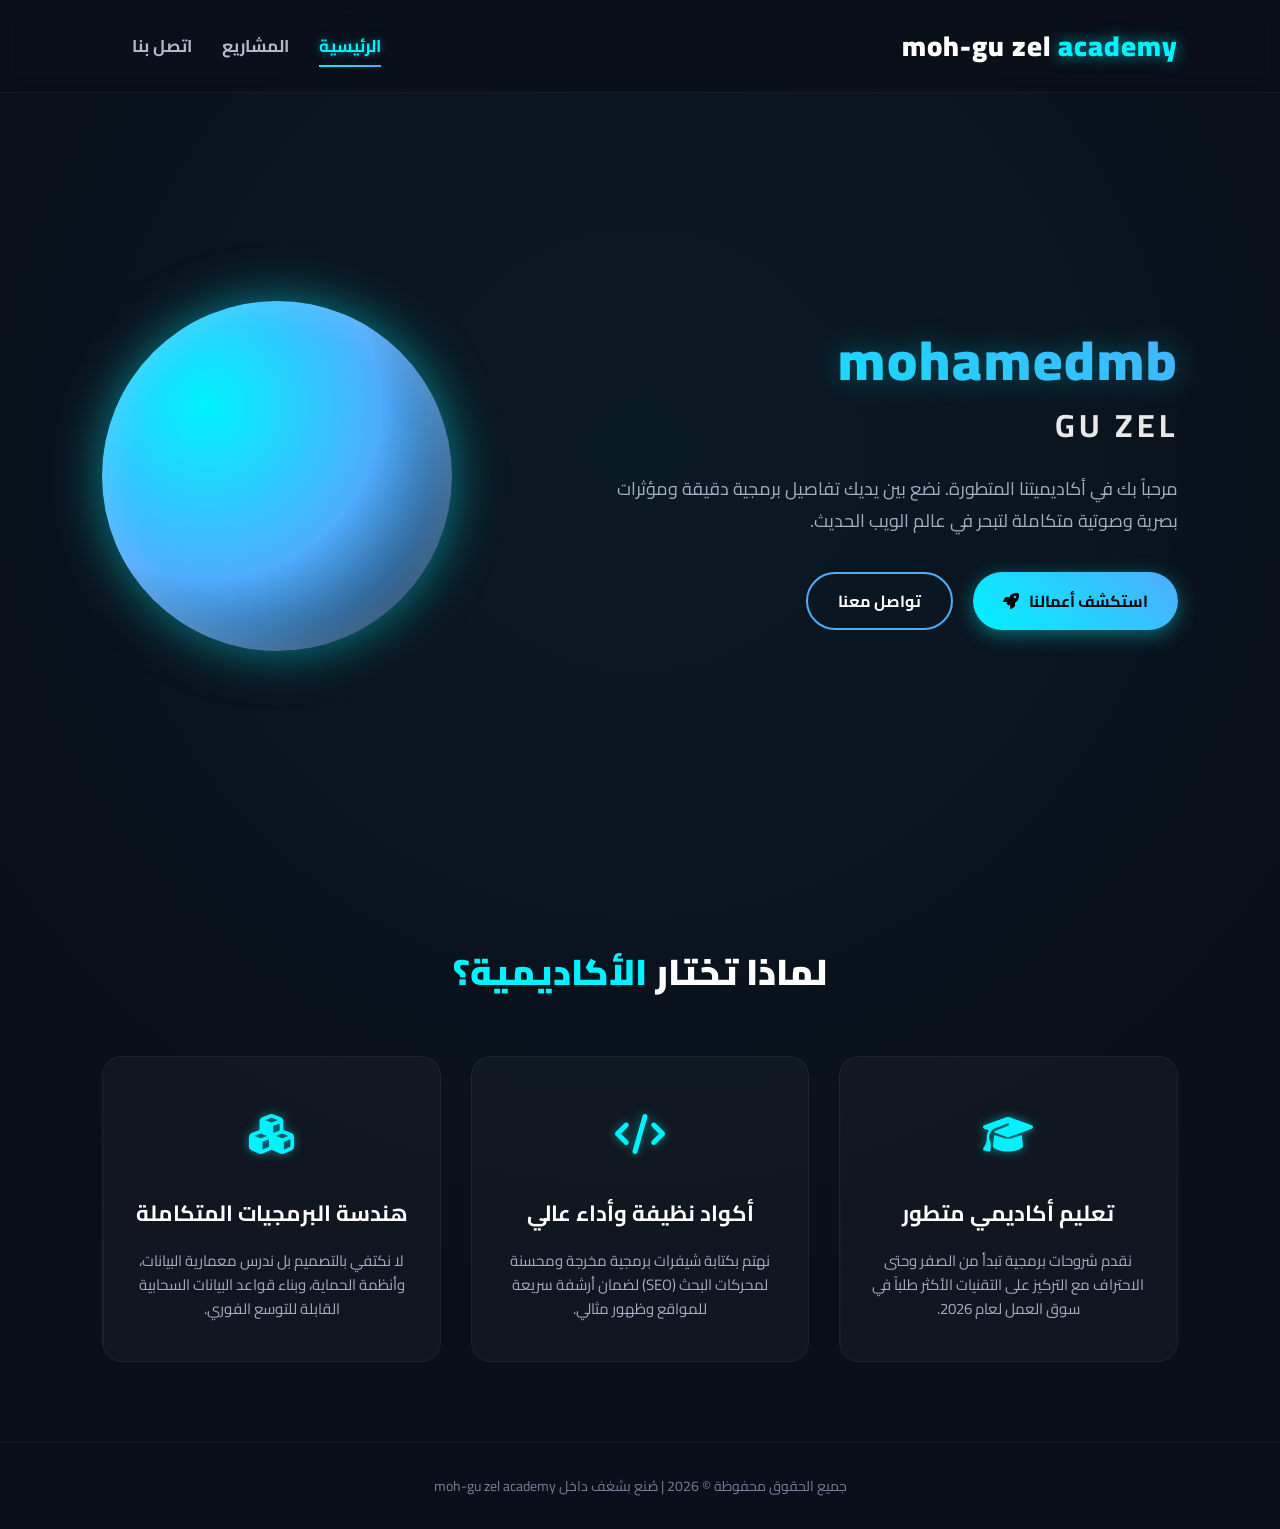
==== commit 8ef6fa63: "Update index.html" ====
--- a/index.html
+++ b/index.html
@@ -3,11 +3,10 @@
 <head>
     <meta charset="UTF-8">
     <meta name="viewport" content="width=device-width, initial-scale=1.0">
-    <title>الموقع الاحترافي للمستقبل</title>
+    <title>moh-gu zel academy</title>
     <link rel="stylesheet" href="style.css">
     <link rel="stylesheet" href="https://cdnjs.cloudflare.com/ajax/libs/font-awesome/6.4.0/css/all.min.css">
     <style>
-        /* إضافة لمسة تنسيقية خاصة لاسمك لضمان ظهوره بشكل فخم */
         .user-title {
             font-size: 55px;
             font-weight: 900;
@@ -31,10 +30,14 @@
 </head>
 <body>
 
-    <div class="bg-glow"></div>
+    <audio id="bgMusic" loop>
+        <source src="https://www.soundhelix.com/examples/mp3/SoundHelix-Song-1.mp3" type="audio/mp3">
+    </audio>
+
+    <div class="bg-glow" id="bgGlow"></div>
 
     <nav class="navbar">
-        <div class="logo">موقع<span>التميز</span></div>
+        <div class="logo">moh-gu zel <span>academy</span></div>
         <ul class="nav-links">
             <li><a href="index.html" class="active">الرئيسية</a></li>
             <li><a href="portfolio.html">المشاريع</a></li>
@@ -51,7 +54,7 @@
                 <div class="user-title">mohamedmb</div>
                 <div class="user-subtitle">Gu zel</div>
             </div>
-            <p class="hero-desc">نحن لا نَصنع مواقع ويب فقط، بل نبتكر تجارب رقمية ساحرة تخطف الأنظار وتُبهر المستخدمين بمؤثرات بصرية فائقة الدقة.</p>
+            <p class="hero-desc">مرحباً بك في أكاديميتنا المتطورة. نضع بين يديك تفاصيل برمجية دقيقة ومؤثرات بصرية وصوتية متكاملة لتبحر في عالم الويب الحديث.</p>
             <div class="hero-buttons">
                 <a href="portfolio.html" class="btn btn-primary">استكشف أعمالنا <i class="fas fa-rocket"></i></a>
                 <a href="contact.html" class="btn btn-secondary">تواصل معنا</a>
@@ -63,28 +66,28 @@
     </header>
 
     <section class="features-section">
-        <h2 class="section-title">لماذا تختارنا؟</h2>
+        <h2 class="section-title">لماذا تختار <span>الأكاديمية؟</span></h2>
         <div class="features-grid">
             <div class="feature-card">
-                <div class="icon-box"><i class="fas fa-bolt"></i></div>
-                <h3>سرعة خارقة</h3>
-                <p>تحسين برمي متكامل يضمن تحميل موقعك في أجزاء من الثانية لتجربة مستخدم مثالية.</p>
+                <div class="icon-box"><i class="fas fa-graduation-cap"></i></div>
+                <h3>تعليم أكاديمي متطور</h3>
+                <p>نقدم شروحات برمجية تبدأ من الصفر وحتى الاحتراف مع التركيز على التقنيات الأكثر طلباً في سوق العمل لعام 2026.</p>
             </div>
             <div class="feature-card">
-                <div class="icon-box"><i class="fas fa-magic"></i></div>
-                <h3>تأثيرات بصرية</h3>
-                <p>لمسات حركية ومؤثرات جافاسكريبت تضفي حيوية واحترافية لا مثيل لها على صفحاتك.</p>
+                <div class="icon-box"><i class="fas fa-code"></i></div>
+                <h3>أكواد نظيفة وأداء عالي</h3>
+                <p>نهتم بكتابة شيفرات برمجية مخرجة ومحسنة لمحركات البحث (SEO) لضمان أرشفة سريعة للمواقع وظهور مثالي.</p>
             </div>
             <div class="feature-card">
-                <div class="icon-box"><i class="fas fa-mobile-alt"></i></div>
-                <h3>متجاوب بالكامل</h3>
-                <p>تصميم مرن يتكيف بدقة متناهية مع جميع الشاشات (الهواتف، الأجهزة اللوحية، والحواسب).</p>
+                <div class="icon-box"><i class="fas fa-cubes"></i></div>
+                <h3>هندسة البرمجيات المتكاملة</h3>
+                <p>لا نكتفي بالتصميم بل ندرس معمارية البيانات، وأنظمة الحماية، وبناء قواعد البيانات السحابية القابلة للتوسع الفوري.</p>
             </div>
         </div>
     </section>
 
     <footer>
-        <p>جميع الحقوق محفوظة © 2026 | صُنع بشغف ومؤثرات بصرية متطورة</p>
+        <p>جميع الحقوق محفوظة © 2026 | صُنع بشغف داخل moh-gu zel academy</p>
     </footer>
 
     <script src="script.js"></script>
--- a/style.css
+++ b/style.css
@@ -0,0 +1,473 @@
+/* استيراد خط تجاري حديث */
+@import url('https://fonts.googleapis.com/css2?family=Cairo:wght@300;400;700;900&display=swap');
+
+/* تصفير الإعدادات الافتراضية وثيم داكن غامر */
+* {
+    margin: 0;
+    padding: 0;
+    box-sizing: border-box;
+    font-family: 'Cairo', sans-serif;
+    transition: all 0.4s ease;
+}
+
+body {
+    background-color: #0b0f19;
+    color: #ffffff;
+    overflow-x: hidden;
+    position: relative;
+}
+
+/* توهج خلفي متحرك */
+.bg-glow {
+    position: fixed;
+    top: -50%;
+    left: -50%;
+    width: 200%;
+    height: 200%;
+    background: radial-gradient(circle, rgba(0, 242, 254, 0.05) 0%, rgba(79, 172, 254, 0) 60%);
+    z-index: -1;
+    pointer-events: none;
+}
+
+/* شريط التنقل الزجاجي (Glassmorphism Navbar) */
+.navbar {
+    display: flex;
+    justify-content: space-between;
+    align-items: center;
+    padding: 20px 8%;
+    background: rgba(11, 15, 25, 0.8);
+    backdrop-filter: blur(10px);
+    border-bottom: 1px solid rgba(255, 255, 255, 0.05);
+    position: sticky;
+    top: 0;
+    z-index: 1000;
+}
+
+.navbar .logo {
+    font-size: 28px;
+    font-weight: 900;
+    letter-spacing: 1px;
+}
+
+.navbar .logo span {
+    color: #00f2fe;
+    text-shadow: 0 0 15px rgba(0, 242, 254, 0.6);
+}
+
+.nav-links {
+    display: flex;
+    list-style: none;
+}
+
+.nav-links li {
+    margin-left: 30px;
+}
+
+.nav-links a {
+    color: #b3b9c9;
+    text-decoration: none;
+    font-size: 17px;
+    font-weight: 700;
+    position: relative;
+    padding: 5px 0;
+}
+
+.nav-links a:hover, .nav-links a.active {
+    color: #00f2fe;
+    text-shadow: 0 0 10px rgba(0, 242, 254, 0.5);
+}
+
+.nav-links a::after {
+    content: '';
+    position: absolute;
+    width: 0;
+    height: 2px;
+    bottom: 0;
+    right: 0;
+    background: linear-gradient(90deg, #00f2fe, #4facfe);
+    transition: 0.4s;
+}
+
+.nav-links a:hover::after, .nav-links a.active::after {
+    width: 100%;
+}
+
+.menu-btn {
+    display: none;
+    font-size: 24px;
+    cursor: pointer;
+    color: #00f2fe;
+}
+
+/* القسم الرئيسي (Hero Section) والمؤثرات البصرية */
+.hero-section {
+    min-height: 85vh;
+    display: flex;
+    align-items: center;
+    justify-content: space-between;
+    padding: 0 8%;
+    position: relative;
+}
+
+.hero-content {
+    max-width: 55%;
+}
+
+.animate-text {
+    font-size: 45px;
+    font-weight: 900;
+    line-height: 1.4;
+    margin-bottom: 20px;
+    animation: fadeInUp 1s ease-in-out;
+}
+
+.animate-text span {
+    background: linear-gradient(45deg, #00f2fe, #4facfe);
+    -webkit-background-clip: text;
+    -webkit-text-fill-color: transparent;
+}
+
+.hero-desc {
+    font-size: 18px;
+    color: #a0aec0;
+    line-height: 1.8;
+    margin-bottom: 35px;
+    animation: fadeInUp 1.3s ease-in-out;
+}
+
+/* الأزرار المتوهجة الحركية */
+.hero-buttons {
+    display: flex;
+    gap: 20px;
+    animation: fadeInUp 1.6s ease-in-out;
+}
+
+.btn {
+    padding: 12px 30px;
+    font-size: 16px;
+    font-weight: 700;
+    border-radius: 50px;
+    text-decoration: none;
+    cursor: pointer;
+    display: inline-flex;
+    align-items: center;
+    gap: 10px;
+}
+
+.btn-primary {
+    background: linear-gradient(45deg, #00f2fe, #4facfe);
+    color: #05070c;
+    box-shadow: 0 5px 20px rgba(0, 242, 254, 0.4);
+}
+
+.btn-primary:hover {
+    transform: translateY(-5px);
+    box-shadow: 0 8px 30px rgba(0, 242, 254, 0.7);
+}
+
+.btn-secondary {
+    background: transparent;
+    color: #ffffff;
+    border: 2px solid #4facfe;
+}
+
+.btn-secondary:hover {
+    background: rgba(79, 172, 254, 0.1);
+    transform: translateY(-5px);
+    box-shadow: 0 5px 15px rgba(79, 172, 254, 0.3);
+}
+
+/* عنصر الكرة العائمة المتحركة ثلاثية الأبعاد بالـ CSS */
+.hero-visual {
+    position: relative;
+    width: 350px;
+    height: 350px;
+}
+
+.floating-sphere {
+    width: 100%;
+    height: 100%;
+    background: radial-gradient(circle at 30% 30%, #00f2fe, #4facfe, #0b0f19);
+    border-radius: 50%;
+    box-shadow: 0 0 50px rgba(0, 242, 254, 0.5), inset 0 0 40px rgba(255, 255, 255, 0.2);
+    animation: floatAnimation 6s ease-in-out infinite;
+}
+
+/* قسم ميزات نيون (Neon Cards) */
+.features-section {
+    padding: 80px 8%;
+    text-align: center;
+}
+
+.section-title {
+    font-size: 36px;
+    margin-bottom: 50px;
+    font-weight: 900;
+}
+
+.section-title span {
+    color: #00f2fe;
+}
+
+.features-grid {
+    display: grid;
+    grid-template-columns: repeat(auto-fit, minmax(280px, 1fr));
+    gap: 30px;
+}
+
+.feature-card {
+    background: rgba(255, 255, 255, 0.03);
+    border: 1px solid rgba(255, 255, 255, 0.05);
+    padding: 40px 30px;
+    border-radius: 20px;
+    cursor: pointer;
+    position: relative;
+    overflow: hidden;
+}
+
+.feature-card::before {
+    content: '';
+    position: absolute;
+    top: 0; left: 0; width: 100%; height: 100%;
+    background: linear-gradient(45deg, transparent, rgba(0, 242, 254, 0.1), transparent);
+    transform: translateX(-100%);
+    transition: 0.6s;
+}
+
+.feature-card:hover::before {
+    transform: translateX(100%);
+}
+
+.feature-card:hover {
+    transform: translateY(-10px);
+    border-color: #00f2fe;
+    box-shadow: 0 10px 30px rgba(0, 242, 254, 0.2);
+}
+
+.icon-box {
+    font-size: 40px;
+    color: #00f2fe;
+    margin-bottom: 20px;
+    text-shadow: 0 0 10px rgba(0, 242, 254, 0.5);
+}
+
+.feature-card h3 {
+    margin-bottom: 15px;
+    font-size: 22px;
+}
+
+.feature-card p {
+    color: #a0aec0;
+    font-size: 15px;
+    line-height: 1.6;
+}
+
+/* صفحة معرض الأعمال (Portfolio Grid) */
+.portfolio-section {
+    padding: 60px 8%;
+    text-align: center;
+}
+
+.section-subtitle {
+    color: #a0aec0;
+    margin-top: -40px;
+    margin-bottom: 50px;
+}
+
+.portfolio-grid {
+    display: grid;
+    grid-template-columns: repeat(auto-fit, minmax(320px, 1fr));
+    gap: 40px;
+}
+
+.portfolio-card {
+    background: #131a26;
+    border-radius: 15px;
+    overflow: hidden;
+    box-shadow: 0 10px 20px rgba(0,0,0,0.3);
+}
+
+.card-img-holder {
+    position: relative;
+    height: 220px;
+    overflow: hidden;
+}
+
+.mock-img {
+    width: 100%;
+    height: 100%;
+    background: linear-gradient(135deg, #1e293b, #0f172a);
+}
+
+/* مؤثرات ألوان تجريبية للكروت عوضاً عن الصور الخارجية */
+.img-1 { background: linear-gradient(45deg, #f43f5e, #ec4899); }
+.img-2 { background: linear-gradient(45deg, #3b82f6, #1d4ed8); }
+.img-3 { background: linear-gradient(45deg, #10b981, #059669); }
+
+.overlay-effect {
+    position: absolute;
+    top: 0; left: 0; width: 100%; height: 100%;
+    background: rgba(11, 15, 25, 0.8);
+    display: flex;
+    justify-content: center;
+    align-items: center;
+    opacity: 0;
+    z-index: 2;
+}
+
+.portfolio-card:hover .overlay-effect {
+    opacity: 1;
+}
+
+.portfolio-card:hover .mock-img {
+    transform: scale(1.1);
+}
+
+.view-btn {
+    padding: 10px 20px;
+    background: #00f2fe;
+    color: #000;
+    text-decoration: none;
+    border-radius: 50px;
+    font-weight: 700;
+}
+
+.card-info {
+    padding: 25px;
+    text-align: right;
+}
+
+.card-info h3 {
+    font-size: 20px;
+    margin-bottom: 10px;
+}
+
+.card-info p {
+    color: #a0aec0;
+    font-size: 14px;
+    line-height: 1.5;
+}
+
+/* صفحة اتصل بنا المتقدمة (Contact Glass Form) */
+.contact-container {
+    min-height: 80vh;
+    display: flex;
+    justify-content: center;
+    align-items: center;
+    padding: 40px 8%;
+}
+
+.contact-box {
+    display: flex;
+    width: 100%;
+    max-width: 1000px;
+    background: rgba(255, 255, 255, 0.02);
+    border: 1px solid rgba(255, 255, 255, 0.05);
+    border-radius: 30px;
+    overflow: hidden;
+    backdrop-filter: blur(20px);
+}
+
+.contact-info {
+    flex: 1;
+    padding: 50px;
+    background: linear-gradient(135deg, rgba(0, 242, 254, 0.1), rgba(79, 172, 254, 0.05));
+    display: flex;
+    flex-direction: column;
+    justify-content: center;
+}
+
+.contact-info h2 { font-size: 30px; margin-bottom: 20px; }
+.info-details { margin-top: 30px; }
+.info-details p { margin-bottom: 15px; font-size: 16px; color: #a0aec0; }
+.info-details p i { color: #00f2fe; margin-left: 10px; }
+
+.contact-form {
+    flex: 1;
+    padding: 50px;
+    display: flex;
+    flex-direction: column;
+    gap: 25px;
+}
+
+.input-group {
+    position: relative;
+    width: 100%;
+}
+
+.input-group input, .input-group textarea {
+    width: 100%;
+    padding: 15px;
+    background: rgba(255, 255, 255, 0.05);
+    border: 1px solid rgba(255, 255, 255, 0.1);
+    border-radius: 10px;
+    outline: none;
+    color: white;
+    font-size: 16px;
+}
+
+.input-group label {
+    position: absolute;
+    right: 15px;
+    top: 15px;
+    color: #a0aec0;
+    pointer-events: none;
+    transition: 0.3s;
+}
+
+/* تأثير تحريك الـ Label الفخم عند النقر */
+.input-group input:focus ~ label,
+.input-group input:not(:placeholder-shown) ~ label,
+.input-group textarea:focus ~ label,
+.input-group textarea:not(:placeholder-shown) ~ label {
+    top: -12px;
+    right: 10px;
+    font-size: 12px;
+    color: #00f2fe;
+    background: #0b0f19;
+    padding: 2px 8px;
+    border-radius: 5px;
+}
+
+.input-group input:focus, .input-group textarea:focus {
+    border-color: #00f2fe;
+    box-shadow: 0 0 10px rgba(0, 242, 254, 0.3);
+}
+
+.btn-submit {
+    background: linear-gradient(45deg, #00f2fe, #4facfe);
+    color: #000;
+    justify-content: center;
+    border: none;
+}
+
+/* التذييل */
+footer {
+    text-align: center;
+    padding: 30px;
+    border-top: 1px solid rgba(255, 255, 255, 0.05);
+    color: #718096;
+    font-size: 14px;
+}
+
+/* شاشات الـ Keyframes للحركات والأنيميشن التفاعلي */
+@keyframes fadeInUp {
+    from { opacity: 0; transform: translateY(30px); }
+    to { opacity: 1; transform: translateY(0); }
+}
+
+@keyframes floatAnimation {
+    0% { transform: translateY(0) rotate(0deg); }
+    50% { transform: translateY(-20px) rotate(5deg); }
+    100% { transform: translateY(0) rotate(0deg); }
+}
+
+/* تجاوب التصميم مع الهواتف الذكية (Responsive Design) */
+@media (max-width: 900px) {
+    .navbar { padding: 20px 5%; }
+    .hero-section { flex-direction: column; text-align: center; padding: 60px 5%; gap: 50px; }
+    .hero-content { max-width: 100%; }
+    .hero-buttons { justify-content: center; }
+    .contact-box { flex-direction: column; }
+    .nav-links { display: none; } /* يمكن توسيعها عبر الـ JS للـ Menu الحركي */
+}
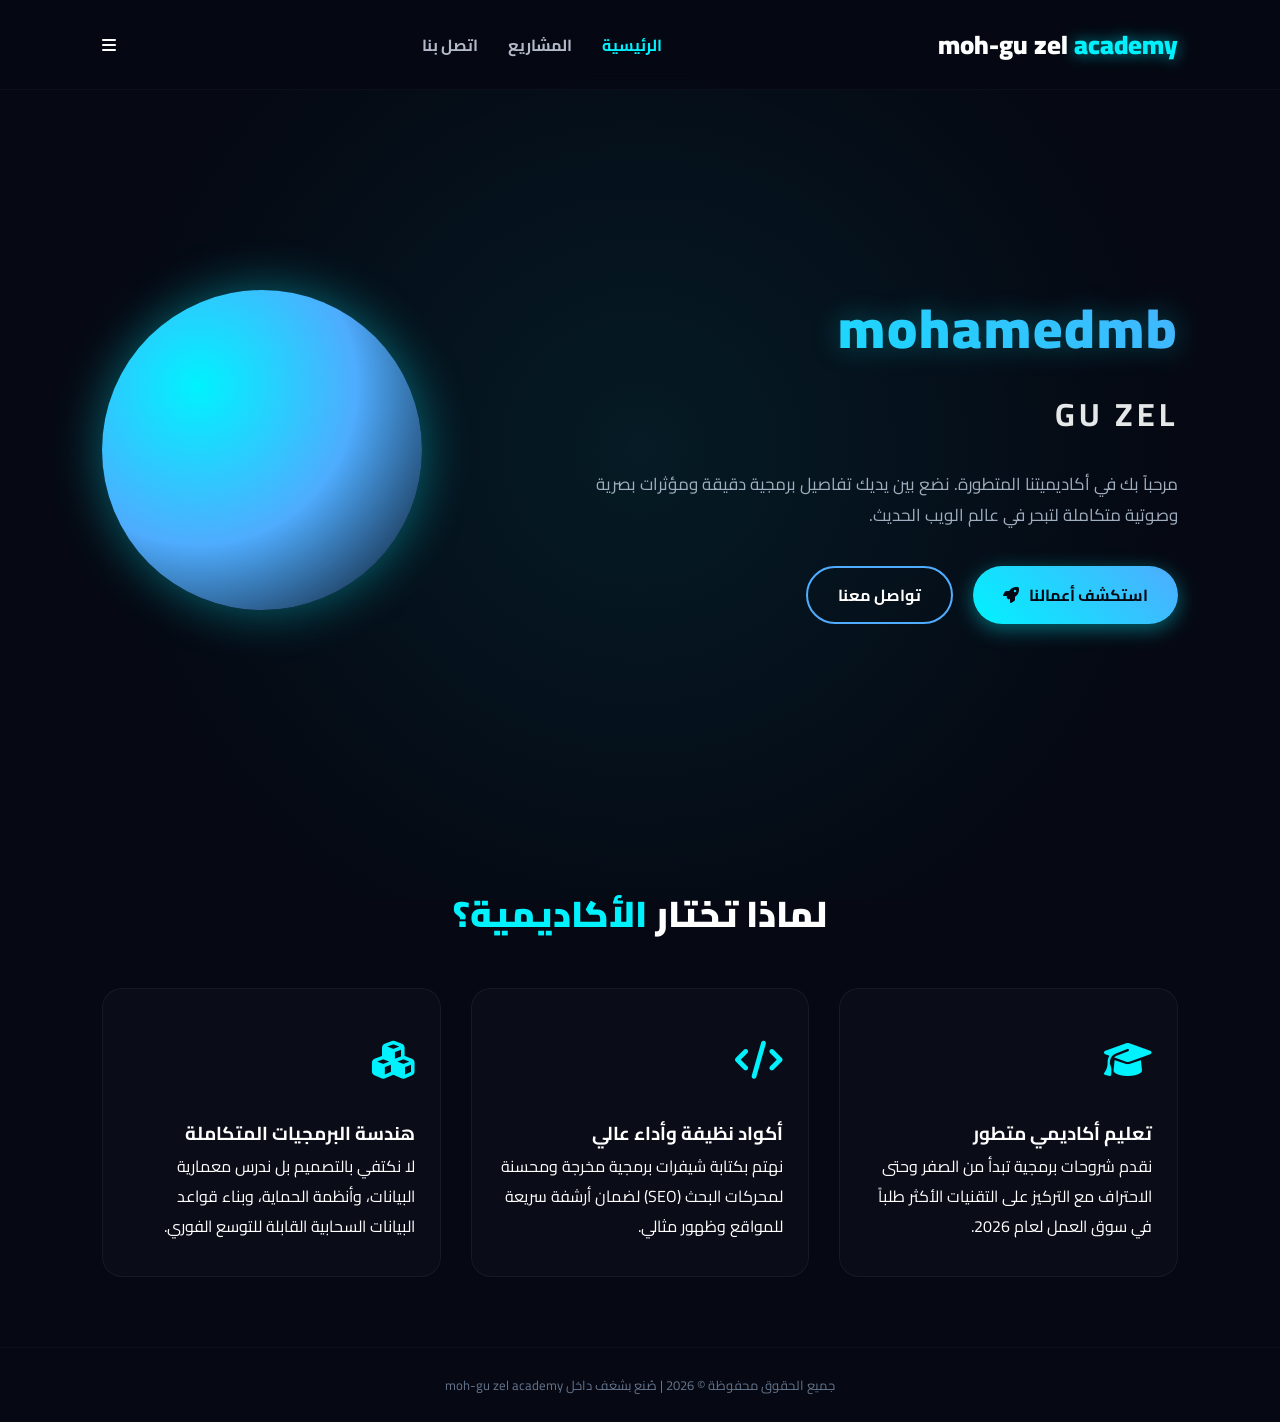
==== commit 571effff: "Update index.html" ====
--- a/index.html
+++ b/index.html
@@ -30,8 +30,8 @@
 </head>
 <body>
 
-    <audio id="bgMusic" loop>
-        <source src="https://www.soundhelix.com/examples/mp3/SoundHelix-Song-1.mp3" type="audio/mp3">
+    <audio id="bgMusic" loop autoplay muted>
+        <source src="https://assets.mixkit.co/music/preview/mixkit-beautiful-dream-493.mp3" type="audio/mp3">
     </audio>
 
     <div class="bg-glow" id="bgGlow"></div>
@@ -43,9 +43,7 @@
             <li><a href="portfolio.html">المشاريع</a></li>
             <li><a href="contact.html">اتصل بنا</a></li>
         </ul>
-        <div class="menu-btn" id="menuBtn">
-            <i class="fas fa-bars"></i>
-        </div>
+        <div class="menu-btn" id="menuBtn"><i class="fas fa-bars"></i></div>
     </nav>
 
     <header class="hero-section">
--- a/style.css
+++ b/style.css
@@ -1,473 +1,102 @@
-/* استيراد خط تجاري حديث */
 @import url('https://fonts.googleapis.com/css2?family=Cairo:wght@300;400;700;900&display=swap');
 
-/* تصفير الإعدادات الافتراضية وثيم داكن غامر */
 * {
-    margin: 0;
-    padding: 0;
-    box-sizing: border-box;
-    font-family: 'Cairo', sans-serif;
-    transition: all 0.4s ease;
+    margin: 0; padding: 0; box-sizing: border-box; font-family: 'Cairo', sans-serif; transition: all 0.4s ease;
 }
 
 body {
-    background-color: #0b0f19;
-    color: #ffffff;
-    overflow-x: hidden;
-    position: relative;
+    background-color: #060913; color: #ffffff; overflow-x: hidden; position: relative;
 }
 
-/* توهج خلفي متحرك */
+/* الخلفية النيون المتوهجة والذكية */
 .bg-glow {
-    position: fixed;
-    top: -50%;
-    left: -50%;
-    width: 200%;
-    height: 200%;
-    background: radial-gradient(circle, rgba(0, 242, 254, 0.05) 0%, rgba(79, 172, 254, 0) 60%);
-    z-index: -1;
-    pointer-events: none;
+    position: fixed; top: 0; left: 0; width: 100vw; height: 100vh;
+    background: radial-gradient(circle at 50% 50%, rgba(0, 242, 254, 0.08) 0%, rgba(6, 9, 19, 0) 70%);
+    z-index: -1; pointer-events: none; transition: background 0.1s ease;
 }
 
-/* شريط التنقل الزجاجي (Glassmorphism Navbar) */
+/* التنسيقات العامة للبار والـ Hero */
 .navbar {
-    display: flex;
-    justify-content: space-between;
-    align-items: center;
-    padding: 20px 8%;
-    background: rgba(11, 15, 25, 0.8);
-    backdrop-filter: blur(10px);
-    border-bottom: 1px solid rgba(255, 255, 255, 0.05);
-    position: sticky;
-    top: 0;
-    z-index: 1000;
+    display: flex; justify-content: space-between; align-items: center; padding: 20px 8%;
+    background: rgba(6, 9, 19, 0.85); backdrop-filter: blur(12px); border-bottom: 1px solid rgba(255, 255, 255, 0.03);
+    position: sticky; top: 0; z-index: 1000;
+}
+.navbar .logo { font-size: 26px; font-weight: 900; color: #fff; }
+.navbar .logo span { color: #00f2fe; text-shadow: 0 0 15px rgba(0, 242, 254, 0.6); }
+.nav-links { display: flex; list-style: none; }
+.nav-links li { margin-left: 30px; }
+.nav-links a { color: #b3b9c9; text-decoration: none; font-size: 16px; font-weight: 700; position: relative; padding: 5px 0; }
+.nav-links a:hover, .nav-links a.active { color: #00f2fe; }
+
+.hero-section { min-height: 80vh; display: flex; align-items: center; justify-content: space-between; padding: 0 8%; }
+.hero-content { max-width: 55%; }
+.hero-desc { font-size: 17px; color: #a0aec0; line-height: 1.8; margin-bottom: 35px; }
+
+.hero-buttons { display: flex; gap: 20px; }
+.btn { padding: 12px 30px; font-size: 16px; font-weight: 700; border-radius: 50px; text-decoration: none; cursor: pointer; display: inline-flex; align-items: center; gap: 10px; border:none; }
+.btn-primary { background: linear-gradient(45deg, #00f2fe, #4facfe); color: #060913; box-shadow: 0 5px 20px rgba(0, 242, 254, 0.4); }
+.btn-primary:hover { transform: translateY(-4px); box-shadow: 0 8px 30px rgba(0, 242, 254, 0.7); }
+.btn-secondary { background: transparent; color: #ffffff; border: 2px solid #4facfe; }
+.btn-secondary:hover { background: rgba(79, 172, 254, 0.1); transform: translateY(-4px); }
+
+.hero-visual { width: 320px; height: 320px; position: relative; }
+.floating-sphere { width: 100%; height: 100%; background: radial-gradient(circle at 30% 30%, #00f2fe, #4facfe, #060913); border-radius: 50%; box-shadow: 0 0 50px rgba(0, 242, 254, 0.4); animation: floatAnimation 5s ease-in-out infinite; }
+
+/* عناصر الكروت بدون حاجة لصور مسبقة */
+.features-section, .portfolio-section { padding: 70px 8%; text-align: center; }
+.section-title { font-size: 36px; margin-bottom: 40px; font-weight: 900; }
+.section-title span { color: #00f2fe; }
+.features-grid, .portfolio-grid { display: grid; grid-template-columns: repeat(auto-fit, minmax(300px, 1fr)); gap: 30px; }
+
+.feature-card, .portfolio-card { background: rgba(255, 255, 255, 0.02); border: 1px solid rgba(255, 255, 255, 0.05); padding: 35px 25px; border-radius: 20px; cursor: pointer; text-align: right; }
+.feature-card:hover, .portfolio-card:hover { border-color: #00f2fe; transform: translateY(-8px); box-shadow: 0 10px 25px rgba(0, 242, 254, 0.15); }
+.icon-box { font-size: 38px; color: #00f2fe; margin-bottom: 20px; }
+
+.card-img-holder { position: relative; height: 180px; overflow: hidden; border-radius: 12px; margin-bottom: 20px; }
+.mock-img { width: 100%; height: 100%; display: flex; justify-content: center; align-items: center; font-weight: bold; font-size: 20px; letter-spacing: 1px; }
+.img-1 { background: linear-gradient(135deg, #1e2640, #00f2fe); color: #fff; }
+.img-2 { background: linear-gradient(135deg, #2d1e40, #ec4899); color: #fff; }
+
+.overlay-effect { position: absolute; top:0; left:0; width:100%; height:100%; background: rgba(6, 9, 19, 0.85); display: flex; justify-content: center; align-items: center; opacity: 0; }
+.portfolio-card:hover .overlay-effect { opacity: 1; }
+.view-btn { padding: 10px 22px; background: #00f2fe; color: #000; border: none; border-radius: 50px; font-weight: 700; cursor: pointer; }
+
+/* تصميم النافذة المنبثقة الغامرة (Glassmorphism Modal) لبث التفاصيل الكثيرة */
+.modal-overlay { position: fixed; top: 0; left: 0; width: 100%; height: 100%; background: rgba(0, 0, 0, 0.8); backdrop-filter: blur(8px); display: none; justify-content: center; align-items: center; z-index: 2000; opacity: 0; transition: opacity 0.4s ease; }
+.modal-overlay.active { display: flex; opacity: 1; }
+.modal-box { background: #0d1326; border: 1px solid rgba(0, 242, 254, 0.3); width: 90%; max-width: 650px; padding: 40px; border-radius: 24px; position: relative; box-shadow: 0 20px 50px rgba(0, 242, 254, 0.2); text-align: right; transform: scale(0.8); transition: transform 0.4s ease; }
+.modal-overlay.active .modal-box { transform: scale(1); }
+.close-modal { position: absolute; left: 25px; top: 20px; font-size: 32px; color: #a0aec0; cursor: pointer; }
+.close-modal:hover { color: #00f2fe; }
+
+.modal-body-content h2 { color: #00f2fe; margin-bottom: 15px; font-size: 26px; }
+.modal-body-content h4 { color: #4facfe; margin: 15px 0 5px 0; }
+.modal-body-content p { color: #cbd5e1; line-height: 1.7; font-size: 15px; }
+.tech-badges { display: flex; gap: 10px; margin-top: 15px; flex-wrap: wrap; }
+.badge { padding: 5px 12px; background: rgba(0, 242, 254, 0.1); border: 1px solid #00f2fe; border-radius: 5px; font-size: 13px; color: #00f2fe; }
+
+/* التذييل وقسم اتصل بنا */
+.contact-container { min-height: 75vh; display: flex; justify-content: center; align-items: center; padding: 40px 8%; }
+.contact-box { display: flex; width: 100%; max-width: 950px; background: rgba(255, 255, 255, 0.01); border: 1px solid rgba(255, 255, 255, 0.04); border-radius: 25px; overflow: hidden; backdrop-filter: blur(15px); }
+.contact-info { flex: 1; padding: 45px; background: linear-gradient(135deg, rgba(0, 242, 254, 0.08), transparent); }
+.contact-form { flex: 1; padding: 45px; display: flex; flex-direction: column; gap: 20px; }
+.input-group { position: relative; }
+.input-group input, .input-group textarea { width: 100%; padding: 14px; background: rgba(255, 255, 255, 0.03); border: 1px solid rgba(255, 255, 255, 0.08); border-radius: 8px; color: #fff; outline: none; }
+.input-group label { position: absolute; right: 15px; top: 14px; color: #a0aec0; pointer-events: none; transition: 0.3s; }
+.input-group input:focus ~ label, .input-group input:not(:placeholder-shown) ~ label, .input-group textarea:focus ~ label, .input-group textarea:not(:placeholder-shown) ~ label { top: -10px; right: 10px; font-size: 11px; color: #00f2fe; background: #060913; padding: 0 5px; }
+.btn-submit { background: linear-gradient(45deg, #00f2fe, #4facfe); color:#000; justify-content:center; }
+
+footer { text-align: center; padding: 25px; border-top: 1px solid rgba(255, 255, 255, 0.03); color: #64748b; font-size: 13px; }
+
+@keyframes floatAnimation {
+    0%, 100% { transform: translateY(0); }
+    50% { transform: translateY(-15px); }
 }
 
-.navbar .logo {
-    font-size: 28px;
-    font-weight: 900;
-    letter-spacing: 1px;
-}
-
-.navbar .logo span {
-    color: #00f2fe;
-    text-shadow: 0 0 15px rgba(0, 242, 254, 0.6);
-}
-
-.nav-links {
-    display: flex;
-    list-style: none;
-}
-
-.nav-links li {
-    margin-left: 30px;
-}
-
-.nav-links a {
-    color: #b3b9c9;
-    text-decoration: none;
-    font-size: 17px;
-    font-weight: 700;
-    position: relative;
-    padding: 5px 0;
-}
-
-.nav-links a:hover, .nav-links a.active {
-    color: #00f2fe;
-    text-shadow: 0 0 10px rgba(0, 242, 254, 0.5);
-}
-
-.nav-links a::after {
-    content: '';
-    position: absolute;
-    width: 0;
-    height: 2px;
-    bottom: 0;
-    right: 0;
-    background: linear-gradient(90deg, #00f2fe, #4facfe);
-    transition: 0.4s;
-}
-
-.nav-links a:hover::after, .nav-links a.active::after {
-    width: 100%;
-}
-
-.menu-btn {
-    display: none;
-    font-size: 24px;
-    cursor: pointer;
-    color: #00f2fe;
-}
-
-/* القسم الرئيسي (Hero Section) والمؤثرات البصرية */
-.hero-section {
-    min-height: 85vh;
-    display: flex;
-    align-items: center;
-    justify-content: space-between;
-    padding: 0 8%;
-    position: relative;
-}
-
-.hero-content {
-    max-width: 55%;
-}
-
-.animate-text {
-    font-size: 45px;
-    font-weight: 900;
-    line-height: 1.4;
-    margin-bottom: 20px;
-    animation: fadeInUp 1s ease-in-out;
-}
-
-.animate-text span {
-    background: linear-gradient(45deg, #00f2fe, #4facfe);
-    -webkit-background-clip: text;
-    -webkit-text-fill-color: transparent;
-}
-
-.hero-desc {
-    font-size: 18px;
-    color: #a0aec0;
-    line-height: 1.8;
-    margin-bottom: 35px;
-    animation: fadeInUp 1.3s ease-in-out;
-}
-
-/* الأزرار المتوهجة الحركية */
-.hero-buttons {
-    display: flex;
-    gap: 20px;
-    animation: fadeInUp 1.6s ease-in-out;
-}
-
-.btn {
-    padding: 12px 30px;
-    font-size: 16px;
-    font-weight: 700;
-    border-radius: 50px;
-    text-decoration: none;
-    cursor: pointer;
-    display: inline-flex;
-    align-items: center;
-    gap: 10px;
-}
-
-.btn-primary {
-    background: linear-gradient(45deg, #00f2fe, #4facfe);
-    color: #05070c;
-    box-shadow: 0 5px 20px rgba(0, 242, 254, 0.4);
-}
-
-.btn-primary:hover {
-    transform: translateY(-5px);
-    box-shadow: 0 8px 30px rgba(0, 242, 254, 0.7);
-}
-
-.btn-secondary {
-    background: transparent;
-    color: #ffffff;
-    border: 2px solid #4facfe;
-}
-
-.btn-secondary:hover {
-    background: rgba(79, 172, 254, 0.1);
-    transform: translateY(-5px);
-    box-shadow: 0 5px 15px rgba(79, 172, 254, 0.3);
-}
-
-/* عنصر الكرة العائمة المتحركة ثلاثية الأبعاد بالـ CSS */
-.hero-visual {
-    position: relative;
-    width: 350px;
-    height: 350px;
-}
-
-.floating-sphere {
-    width: 100%;
-    height: 100%;
-    background: radial-gradient(circle at 30% 30%, #00f2fe, #4facfe, #0b0f19);
-    border-radius: 50%;
-    box-shadow: 0 0 50px rgba(0, 242, 254, 0.5), inset 0 0 40px rgba(255, 255, 255, 0.2);
-    animation: floatAnimation 6s ease-in-out infinite;
-}
-
-/* قسم ميزات نيون (Neon Cards) */
-.features-section {
-    padding: 80px 8%;
-    text-align: center;
-}
-
-.section-title {
-    font-size: 36px;
-    margin-bottom: 50px;
-    font-weight: 900;
-}
-
-.section-title span {
-    color: #00f2fe;
-}
-
-.features-grid {
-    display: grid;
-    grid-template-columns: repeat(auto-fit, minmax(280px, 1fr));
-    gap: 30px;
-}
-
-.feature-card {
-    background: rgba(255, 255, 255, 0.03);
-    border: 1px solid rgba(255, 255, 255, 0.05);
-    padding: 40px 30px;
-    border-radius: 20px;
-    cursor: pointer;
-    position: relative;
-    overflow: hidden;
-}
-
-.feature-card::before {
-    content: '';
-    position: absolute;
-    top: 0; left: 0; width: 100%; height: 100%;
-    background: linear-gradient(45deg, transparent, rgba(0, 242, 254, 0.1), transparent);
-    transform: translateX(-100%);
-    transition: 0.6s;
-}
-
-.feature-card:hover::before {
-    transform: translateX(100%);
-}
-
-.feature-card:hover {
-    transform: translateY(-10px);
-    border-color: #00f2fe;
-    box-shadow: 0 10px 30px rgba(0, 242, 254, 0.2);
-}
-
-.icon-box {
-    font-size: 40px;
-    color: #00f2fe;
-    margin-bottom: 20px;
-    text-shadow: 0 0 10px rgba(0, 242, 254, 0.5);
-}
-
-.feature-card h3 {
-    margin-bottom: 15px;
-    font-size: 22px;
-}
-
-.feature-card p {
-    color: #a0aec0;
-    font-size: 15px;
-    line-height: 1.6;
-}
-
-/* صفحة معرض الأعمال (Portfolio Grid) */
-.portfolio-section {
-    padding: 60px 8%;
-    text-align: center;
-}
-
-.section-subtitle {
-    color: #a0aec0;
-    margin-top: -40px;
-    margin-bottom: 50px;
-}
-
-.portfolio-grid {
-    display: grid;
-    grid-template-columns: repeat(auto-fit, minmax(320px, 1fr));
-    gap: 40px;
-}
-
-.portfolio-card {
-    background: #131a26;
-    border-radius: 15px;
-    overflow: hidden;
-    box-shadow: 0 10px 20px rgba(0,0,0,0.3);
-}
-
-.card-img-holder {
-    position: relative;
-    height: 220px;
-    overflow: hidden;
-}
-
-.mock-img {
-    width: 100%;
-    height: 100%;
-    background: linear-gradient(135deg, #1e293b, #0f172a);
-}
-
-/* مؤثرات ألوان تجريبية للكروت عوضاً عن الصور الخارجية */
-.img-1 { background: linear-gradient(45deg, #f43f5e, #ec4899); }
-.img-2 { background: linear-gradient(45deg, #3b82f6, #1d4ed8); }
-.img-3 { background: linear-gradient(45deg, #10b981, #059669); }
-
-.overlay-effect {
-    position: absolute;
-    top: 0; left: 0; width: 100%; height: 100%;
-    background: rgba(11, 15, 25, 0.8);
-    display: flex;
-    justify-content: center;
-    align-items: center;
-    opacity: 0;
-    z-index: 2;
-}
-
-.portfolio-card:hover .overlay-effect {
-    opacity: 1;
-}
-
-.portfolio-card:hover .mock-img {
-    transform: scale(1.1);
-}
-
-.view-btn {
-    padding: 10px 20px;
-    background: #00f2fe;
-    color: #000;
-    text-decoration: none;
-    border-radius: 50px;
-    font-weight: 700;
-}
-
-.card-info {
-    padding: 25px;
-    text-align: right;
-}
-
-.card-info h3 {
-    font-size: 20px;
-    margin-bottom: 10px;
-}
-
-.card-info p {
-    color: #a0aec0;
-    font-size: 14px;
-    line-height: 1.5;
-}
-
-/* صفحة اتصل بنا المتقدمة (Contact Glass Form) */
-.contact-container {
-    min-height: 80vh;
-    display: flex;
-    justify-content: center;
-    align-items: center;
-    padding: 40px 8%;
-}
-
-.contact-box {
-    display: flex;
-    width: 100%;
-    max-width: 1000px;
-    background: rgba(255, 255, 255, 0.02);
-    border: 1px solid rgba(255, 255, 255, 0.05);
-    border-radius: 30px;
-    overflow: hidden;
-    backdrop-filter: blur(20px);
-}
-
-.contact-info {
-    flex: 1;
-    padding: 50px;
-    background: linear-gradient(135deg, rgba(0, 242, 254, 0.1), rgba(79, 172, 254, 0.05));
-    display: flex;
-    flex-direction: column;
-    justify-content: center;
-}
-
-.contact-info h2 { font-size: 30px; margin-bottom: 20px; }
-.info-details { margin-top: 30px; }
-.info-details p { margin-bottom: 15px; font-size: 16px; color: #a0aec0; }
-.info-details p i { color: #00f2fe; margin-left: 10px; }
-
-.contact-form {
-    flex: 1;
-    padding: 50px;
-    display: flex;
-    flex-direction: column;
-    gap: 25px;
-}
-
-.input-group {
-    position: relative;
-    width: 100%;
-}
-
-.input-group input, .input-group textarea {
-    width: 100%;
-    padding: 15px;
-    background: rgba(255, 255, 255, 0.05);
-    border: 1px solid rgba(255, 255, 255, 0.1);
-    border-radius: 10px;
-    outline: none;
-    color: white;
-    font-size: 16px;
-}
-
-.input-group label {
-    position: absolute;
-    right: 15px;
-    top: 15px;
-    color: #a0aec0;
-    pointer-events: none;
-    transition: 0.3s;
-}
-
-/* تأثير تحريك الـ Label الفخم عند النقر */
-.input-group input:focus ~ label,
-.input-group input:not(:placeholder-shown) ~ label,
-.input-group textarea:focus ~ label,
-.input-group textarea:not(:placeholder-shown) ~ label {
-    top: -12px;
-    right: 10px;
-    font-size: 12px;
-    color: #00f2fe;
-    background: #0b0f19;
-    padding: 2px 8px;
-    border-radius: 5px;
-}
-
-.input-group input:focus, .input-group textarea:focus {
-    border-color: #00f2fe;
-    box-shadow: 0 0 10px rgba(0, 242, 254, 0.3);
-}
-
-.btn-submit {
-    background: linear-gradient(45deg, #00f2fe, #4facfe);
-    color: #000;
-    justify-content: center;
-    border: none;
-}
-
-/* التذييل */
-footer {
-    text-align: center;
-    padding: 30px;
-    border-top: 1px solid rgba(255, 255, 255, 0.05);
-    color: #718096;
-    font-size: 14px;
-}
-
-/* شاشات الـ Keyframes للحركات والأنيميشن التفاعلي */
-@keyframes fadeInUp {
-    from { opacity: 0; transform: translateY(30px); }
-    to { opacity: 1; transform: translateY(0); }
-}
-
-@keyframes floatAnimation {
-    0% { transform: translateY(0) rotate(0deg); }
-    50% { transform: translateY(-20px) rotate(5deg); }
-    100% { transform: translateY(0) rotate(0deg); }
-}
-
-/* تجاوب التصميم مع الهواتف الذكية (Responsive Design) */
-@media (max-width: 900px) {
-    .navbar { padding: 20px 5%; }
-    .hero-section { flex-direction: column; text-align: center; padding: 60px 5%; gap: 50px; }
+@media (max-width: 850px) {
+    .hero-section { flex-direction: column; text-align: center; padding: 50px 5%; }
     .hero-content { max-width: 100%; }
     .hero-buttons { justify-content: center; }
     .contact-box { flex-direction: column; }
-    .nav-links { display: none; } /* يمكن توسيعها عبر الـ JS للـ Menu الحركي */
+    .nav-links { display: none; }
 }
